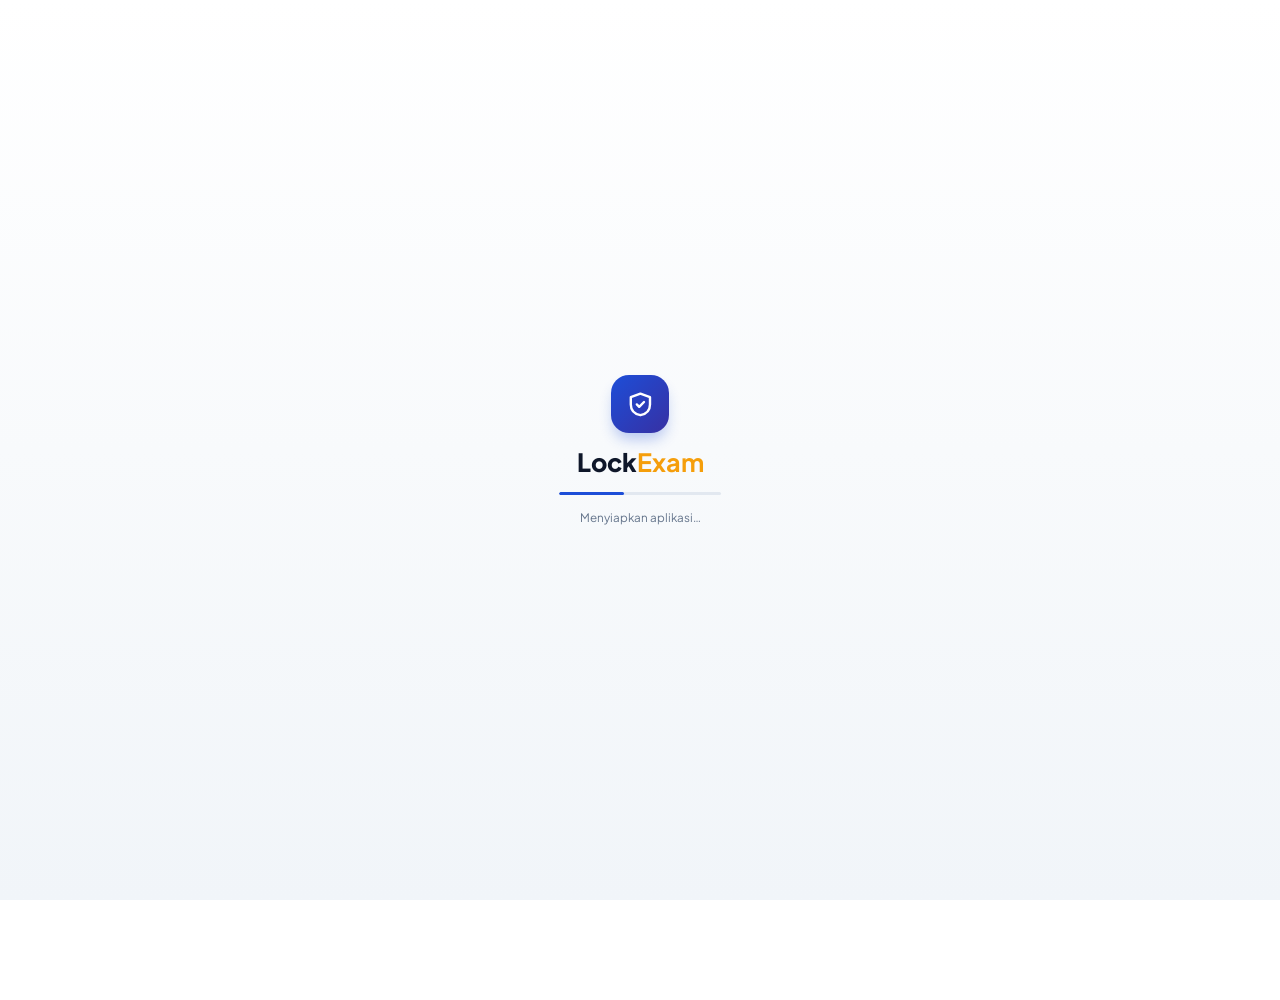
==== lockexam-app/index.html @ f1a94be4 "Add files via upload" ====
<!doctype html>
<html lang="id" translate="no" class="notranslate">
<head>
  <meta charset="utf-8"/>
  <meta name="google" content="notranslate"/>
  <meta http-equiv="Content-Language" content="id"/>
  <meta name="viewport" content="width=device-width,initial-scale=1,viewport-fit=cover"/>
  <meta name="theme-color" content="#ffffff"/>
  <link rel="preconnect" href="https://fonts.googleapis.com"/>
  <link rel="preconnect" href="https://fonts.gstatic.com" crossorigin/>
  <link href="https://fonts.googleapis.com/css2?family=Plus+Jakarta+Sans:wght@400;500;600;700;800&display=swap" rel="stylesheet"/>
  <title>LockExam</title>
  
  <link rel="stylesheet" href="/assets/index-zf8EDn6h.css"/>

  <style>
    :root { --vz: 1; }
    @media (min-width: 1024px) {
      :root { --vz: 0.9; }
      html { zoom: 0.9; }
    }
    body {
      margin: 0;
      font-family: "Plus Jakarta Sans", system-ui, sans-serif;
    }
    .boot {
      min-height: calc(100vh / var(--vz));
      min-height: calc(100dvh / var(--vz));
      display: grid;
      place-content: center;
      justify-items: center;
      gap: 16px;
      background: linear-gradient(to bottom, #fff, #f1f5f9);
      color: #0f172a;
      text-align: center;
    }
    .boot .m {
      display: grid;
      place-items: center;
      width: 64px;
      height: 64px;
      border-radius: 20px;
      background: linear-gradient(135deg, #1d4ed8, #3730a3);
      color: #fff;
      box-shadow: 0 10px 15px -3px rgba(29, 78, 216, 0.3);
      animation: bp 1.6s ease-in-out infinite;
    }
    .boot .l {
      font-size: 28px;
      font-weight: 800;
      line-height: 1.2;
    }
    .boot .l b {
      color: #f59e0b;
    }
    .boot .t {
      width: 180px;
      height: 4px;
      border-radius: 99px;
      background: #e2e8f0;
      overflow: hidden;
    }
    .boot .t i {
      display: block;
      height: 100%;
      width: 40%;
      background: #1d4ed8;
      border-radius: 99px;
      animation: bi 1.2s ease-in-out infinite;
    }
    .boot small {
      color: #64748b;
      font-size: 13px;
    }
    @keyframes bp {
      50% { opacity: 0.6; transform: scale(0.97); }
    }
    @keyframes bi {
      from { transform: translateX(-100%); }
      to { transform: translateX(260%); }
    }
  </style>

  <script>
    // Penanganan error global untuk mencegah layar putih bisu (silent white screen)
    window.addEventListener('error', function(e) {
      console.warn('[LockExam Client Notice]', e.message);
    });

    // Mock Cloudflare Turnstile if offline
    window.turnstile = window.turnstile || {
      render: function(el, options) {
        if (options && typeof options.callback === 'function') {
          setTimeout(function() { options.callback('cf-verified'); }, 300);
        }
        return 1;
      },
      reset: function() {},
      remove: function() {}
    };
  </script>

  <script type="module" crossorigin src="/assets/index-DjVUcdOX.js"></script>
</head>
<body translate="no" class="notranslate">
  <div id="root">
    <div class="boot">
      <div class="m">
        <svg width="32" height="32" viewBox="0 0 24 24" fill="none" stroke="currentColor" stroke-width="2" stroke-linecap="round" stroke-linejoin="round">
          <path d="M12 3 4 6v6c0 5 3.5 8 8 9 4.5-1 8-4 8-9V6z"/>
          <path d="m9 12 2 2 4-4"/>
        </svg>
      </div>
      <div class="l">Lock<b>Exam</b></div>
      <div class="t"><i></i></div>
      <small>Menyiapkan aplikasi…</small>
    </div>
  </div>
</body>
</html>
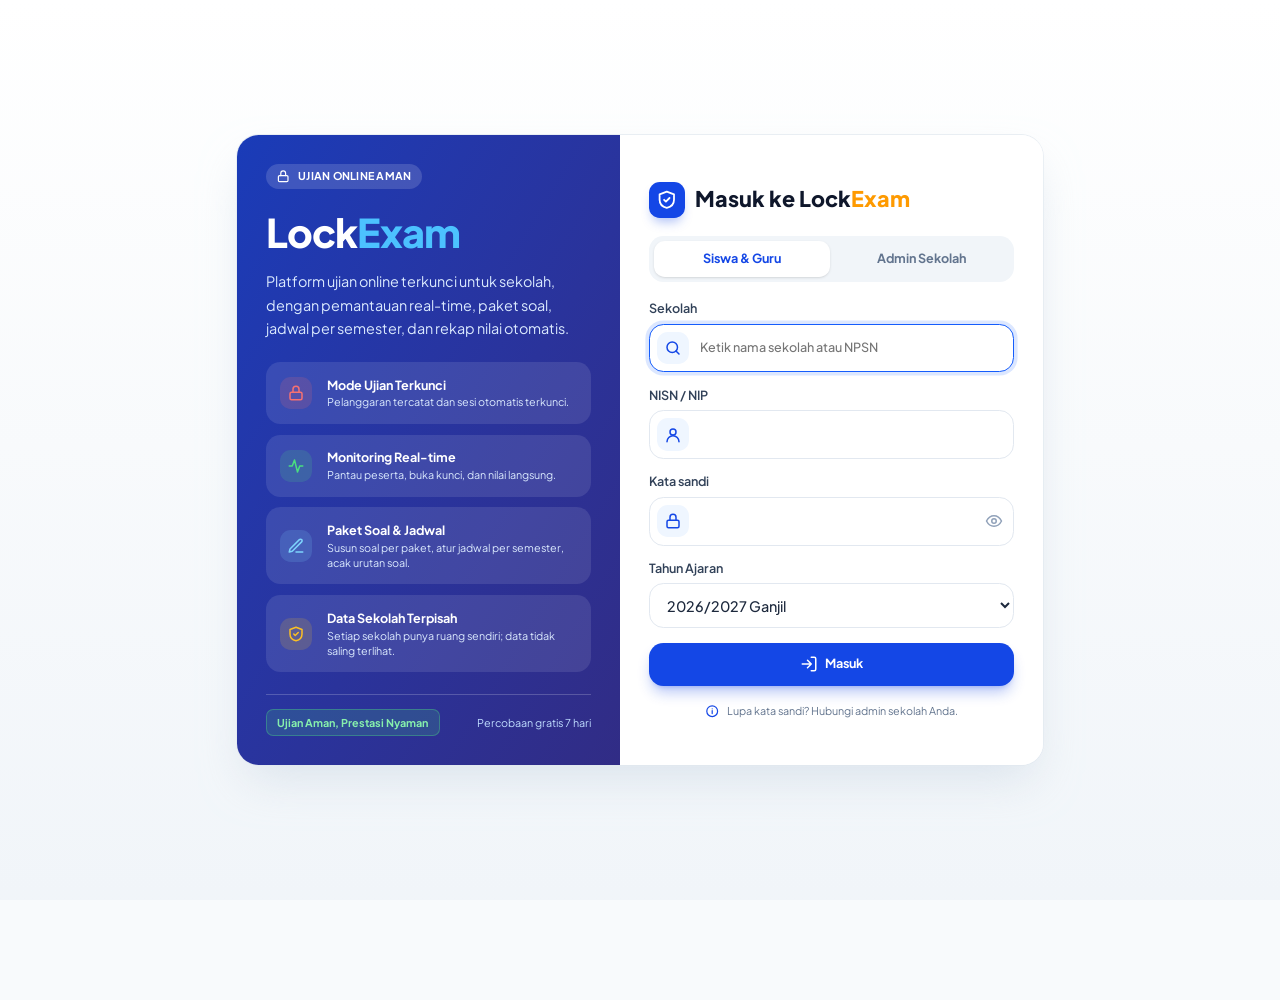
==== commit 590377f8: "Add files via upload" ====
--- a/lockexam-app/index.html
+++ b/lockexam-app/index.html
@@ -10,8 +10,9 @@
   <link rel="preconnect" href="https://fonts.gstatic.com" crossorigin/>
   <link href="https://fonts.googleapis.com/css2?family=Plus+Jakarta+Sans:wght@400;500;600;700;800&display=swap" rel="stylesheet"/>
   <title>LockExam</title>
+  <base href="./">
   
-  <link rel="stylesheet" href="/assets/index-zf8EDn6h.css"/>
+  <link rel="stylesheet" href="assets/index-zf8EDn6h.css"/>
 
   <style>
     :root { --vz: 1; }
@@ -82,6 +83,14 @@
   </style>
 
   <script>
+    // =========================================================================
+    // KONFIGURASI DATABASE SUPABASE CLOUD (OPSIONAL - JIKA PUNYA AKUN SENDIRI)
+    // Jika Anda membuat database sendiri di supabase.com, tempel URL & ANON KEY di sini.
+    // Jika dibiarkan kosong (""), web otomatis memakai database default resmi.
+    // =========================================================================
+    window.LOCKEXAM_SUPABASE_URL = ""; // Contoh: "https://abcdefghijkl.supabase.co"
+    window.LOCKEXAM_SUPABASE_KEY = ""; // Contoh: "eyJhbGciOi..."
+
     // Penanganan error global untuk mencegah layar putih bisu (silent white screen)
     window.addEventListener('error', function(e) {
       console.warn('[LockExam Client Notice]', e.message);
@@ -100,7 +109,7 @@
     };
   </script>
 
-  <script type="module" crossorigin src="/assets/index-DjVUcdOX.js"></script>
+  <script type="module" crossorigin src="assets/index-DjVUcdOX.js"></script>
 </head>
 <body translate="no" class="notranslate">
   <div id="root">
--- a/lockexam-app/assets/index-zf8EDn6h.css
+++ b/lockexam-app/assets/index-zf8EDn6h.css
@@ -0,0 +1 @@
+:root{--b1:#0147ac;--b2:#001455;--b3:#1b63d4;--g:linear-gradient(180deg,#0147ac,#001455);--ink:#0f1f3d;--tx:#334155;--mut:#64748b;--line:#e3e9f4;--bg:#f1f5fb;--gold:#f5b400;--ok:#16a34a;--bad:#dc2626;--vio:#7c3aed;--r:16px;--sh:0 1px 2px rgba(15,31,61,.04),0 8px 24px rgba(1,71,172,.07);--shh:0 2px 4px rgba(15,31,61,.05),0 14px 32px rgba(1,71,172,.13)}*{box-sizing:border-box;margin:0}html{-webkit-text-size-adjust:100%}body{font-family:Plus Jakarta Sans,Inter,system-ui,-apple-system,Segoe UI,sans-serif;background:var(--bg);color:var(--ink);font-size:14px;line-height:1.5;-webkit-font-smoothing:antialiased}h1,h2,h3{line-height:1.2}h3{font-size:16px;font-weight:700}button{font:inherit}:focus-visible{outline:2px solid var(--b3);outline-offset:2px}svg{max-width:100%;height:auto}b{font-weight:700}label{display:grid;gap:5px;font-size:12px;font-weight:500;color:var(--mut);text-align:left}input,select,textarea{padding:10px 12px;border:1px solid var(--line);border-radius:12px;font:inherit;color:var(--ink);background:#fff;transition:border-color .15s,box-shadow .15s}input:focus,select:focus,textarea:focus{outline:0;border-color:var(--b3);box-shadow:0 0 0 3px #1b63d426}select,textarea{width:100%}input:not([type=checkbox]):not([type=radio]):not([type=file]),select{min-height:42px}select{appearance:none;-webkit-appearance:none;-moz-appearance:none;padding-right:38px;cursor:pointer;text-overflow:ellipsis;background:#fff url("data:image/svg+xml,%3Csvg xmlns='http://www.w3.org/2000/svg' width='16' height='16' viewBox='0 0 24 24' fill='none' stroke='%2364748b' stroke-width='2.4' stroke-linecap='round' stroke-linejoin='round'%3E%3Cpath d='m6 9 6 6 6-6'/%3E%3C/svg%3E") no-repeat right 12px center/16px}select:hover:not(:disabled){border-color:#b9c9e6}select:disabled{background-color:#f3f6fb;color:var(--mut);cursor:not-allowed}.bar select{width:auto;min-width:210px;max-width:100%}input[type=checkbox]{padding:0;accent-color:var(--b1)}.pw{position:relative;display:block}.pw input{width:100%;padding-right:44px}.pw button{position:absolute;right:6px;top:50%;transform:translateY(-50%);border:0;background:none;color:var(--mut);padding:6px;cursor:pointer;display:grid;border-radius:8px}.pw button:hover{color:var(--b1)}.chk{display:flex;gap:8px;align-items:center;flex-direction:row}.form{max-width:560px;display:grid;gap:12px}.two{display:grid;grid-template-columns:1fr 1fr;gap:10px}.three{display:grid;grid-template-columns:repeat(3,1fr);gap:10px}.seg{display:flex;gap:8px;flex-wrap:wrap}.seg button{flex:1;min-width:150px;text-align:left;display:grid;gap:2px;padding:10px 12px;border:1px solid var(--line);border-radius:12px;background:#fff;color:var(--ink);cursor:pointer;font-size:13px;font-weight:700;transition:.15s}.seg button small{font-weight:500;color:var(--mut);font-size:12px}.seg button:hover{border-color:var(--b3)}.seg button.on{border-color:var(--b1);background:#eaf1fd;box-shadow:0 0 0 2px #0147ac26}.fld>b{font-size:12px;color:var(--mut);font-weight:500;display:block;margin-bottom:5px}.hint{font-size:12px;color:var(--mut);margin-top:5px}.hint.warn{color:#b45309}.btn,.q{display:inline-flex;align-items:center;justify-content:center;gap:8px;cursor:pointer;transition:background .15s,transform .1s,box-shadow .15s,border-color .15s;text-decoration:none}.btn{background:var(--b1);color:#fff;border:0;border-radius:99px;padding:11px 22px;font-weight:700;box-shadow:0 6px 14px #0147ac40}.btn:active,.q:active{transform:scale(.98)}.btn.gold{background:var(--gold);color:var(--b2);box-shadow:0 6px 14px #f5b40059}.btn.gold:hover{background:#ffc41f}.btn:disabled,.q:disabled{opacity:.55;cursor:not-allowed;box-shadow:none}.q{background:#fff;border:1px solid var(--line);padding:8px 14px;border-radius:12px;font-size:13px;font-weight:600;color:var(--ink)}.q:hover{border-color:var(--b3);color:var(--b1)}.q.p{background:var(--b2);color:#fff;border-color:var(--b2)}.q.p:hover{background:var(--b1);color:#fff}.ib{display:grid;place-items:center;width:40px;height:40px;border:0;border-radius:12px;background:transparent;color:var(--tx);cursor:pointer}.ib:hover{background:#eaf1fd;color:var(--b1)}.err,.ok{display:flex;gap:8px;align-items:flex-start;border-radius:12px;padding:10px 12px;font-size:13px;margin:6px 0;text-align:left}.err{background:#fef2f2;color:#b91c1c;border:1px solid #fecaca}.ok{background:#f0fdf4;color:#15803d;border:1px solid #bbf7d0}.note{color:var(--mut);font-size:12px;margin-top:8px}.card{background:#fff;border:1px solid var(--line);border-radius:var(--r);padding:18px;box-shadow:var(--sh)}.card h3 small{font-weight:500;color:var(--mut)}.bar{display:flex;gap:8px;flex-wrap:wrap;align-items:center;margin-bottom:12px}.bar h3{margin-right:auto}.bar input{width:180px}.bar input[type=checkbox]{width:auto}.scroll{overflow-x:auto;border-radius:12px}table{width:100%;border-collapse:collapse;font-size:13px}th,td{padding:11px 12px;border-bottom:1px solid var(--line);text-align:left;white-space:nowrap}th{color:var(--mut);font-weight:600;font-size:12px;background:#f8fafd;position:sticky;top:0}tbody tr:hover td{background:#f8fafd}.ac a{color:var(--b1);cursor:pointer;margin-right:14px;font-weight:600}.ac a:hover{text-decoration:underline}td.empty{padding:0;white-space:normal}.empty{text-align:center;color:var(--mut);padding:24px}.imp{background:#f4f8ff;border:1px solid #dbe7fb;border-radius:12px;padding:12px;margin-bottom:12px;display:grid;gap:8px;justify-items:start}.chips{display:flex;flex-wrap:wrap;gap:6px;margin-top:6px}.chip{border:1px solid var(--line);background:#fff;border-radius:99px;padding:5px 13px;font-size:13px;cursor:pointer;color:var(--ink);transition:.15s}.chip:hover{border-color:var(--b3)}.chip.on{background:var(--b1);color:#fff;border-color:var(--b1)}.st{display:inline-block;font-size:12px;font-weight:600;padding:2px 10px;border-radius:99px;background:#e3e9f4;color:var(--tx)}.st-berlangsung{background:#dbeafe;color:#1d4ed8}.st-selesai{background:#dcfce7;color:#15803d}.st-terkunci{background:#fee2e2;color:#b91c1c}.modal{position:fixed;top:0;right:0;bottom:0;left:0;z-index:300;background:#0014558c;-webkit-backdrop-filter:blur(3px);backdrop-filter:blur(3px);display:flex;align-items:center;justify-content:center;padding:16px;animation:fade .15s}.mdl{background:#fff;border-radius:var(--r);width:min(420px,100%);max-height:calc(calc(100vh / var(--vz)) - 32px);max-height:calc(calc(100dvh / var(--vz)) - 32px);display:flex;flex-direction:column;overflow:hidden;box-shadow:var(--shh);animation:pop .18s ease-out}.mdl.big{width:min(640px,100%)}.mdh{display:flex;align-items:center;justify-content:space-between;gap:12px;padding:14px 14px 12px 20px;border-bottom:1px solid var(--line);flex:none}.mdh h3{font-size:17px}.mdb{padding:16px 20px;overflow-y:auto;display:grid;gap:14px;align-content:start;overscroll-behavior:contain;flex:1;min-height:0}.mdf{display:flex;gap:8px;justify-content:flex-end;flex-wrap:wrap;padding:12px 20px;border-top:1px solid var(--line);background:#f8fafd;flex:none}.mdb .err{margin:0}.modal .card{width:min(420px,100%);display:grid;gap:12px;max-height:calc(90vh / var(--vz));overflow:auto;animation:pop .18s ease-out}.card.big{width:min(640px,100%)!important}.center{min-height:calc(100vh / var(--vz));min-height:calc(100dvh / var(--vz));display:grid;place-items:center;padding:16px}.auth{min-height:calc(100vh / var(--vz));min-height:calc(100dvh / var(--vz));display:grid;grid-template-columns:1.05fr 1fr}.auth-art{position:relative;overflow:hidden;background:linear-gradient(160deg,#0147ac,#001455);color:#fff;padding:56px;display:flex;flex-direction:column;justify-content:center;gap:16px}.auth-art:before{content:"";position:absolute;top:0;right:0;bottom:0;left:0;background:radial-gradient(circle at 85% 12%,rgba(245,180,0,.28),transparent 42%),radial-gradient(circle at 10% 95%,rgba(42,120,224,.5),transparent 45%)}.auth-art>*{position:relative}.art-ring{position:absolute!important;right:-120px;top:-120px;width:380px;height:380px;border-radius:50%;border:1px solid rgba(255,255,255,.16);box-shadow:0 0 0 50px #ffffff0a,0 0 0 100px #ffffff08}.auth-art h2{font-size:48px;font-weight:800}.auth-art b,.auth-brand b,.banner b,.lockname b,.lg-logo b{color:var(--gold)}.tag{font-size:20px;font-weight:700;max-width:440px}.gd{color:var(--gold)}.sub{opacity:.85;max-width:430px}.bl{width:60px;height:60px;border-radius:18px;background:linear-gradient(135deg,var(--b1),var(--b3));color:#fff;display:grid;place-items:center;box-shadow:0 8px 20px #0147ac4d}.bl.big{width:88px;height:88px;border-radius:26px;background:#ffffff1f;border:1px solid rgba(255,255,255,.25);-webkit-backdrop-filter:blur(8px);backdrop-filter:blur(8px)}.pills{display:flex;gap:8px;flex-wrap:wrap;margin-top:12px}.pill{display:inline-flex;gap:6px;align-items:center;background:#ffffff1f;border:1px solid rgba(255,255,255,.2);-webkit-backdrop-filter:blur(6px);backdrop-filter:blur(6px);border-radius:99px;padding:5px 12px;font-size:12px;font-weight:600;color:#fff}.auth-form{display:grid;place-items:center;padding:24px;background:#fff}.auth-card{width:min(380px,100%);display:grid;gap:14px}.auth-brand{display:grid;justify-items:center;text-align:center;gap:6px;margin-bottom:6px}.auth-brand h2{font-size:30px;font-weight:800}.auth-brand p{color:var(--mut)}.auth-card .btn{width:100%;padding:13px}.auth-card .q{width:100%}.auth-card .note{text-align:center}@media (max-width:860px){.auth{grid-template-columns:1fr}.auth-art{display:none}.auth-form{background:var(--g);min-height:calc(100vh / var(--vz));min-height:calc(100dvh / var(--vz))}.auth-card{background:#fff;padding:28px 24px;border-radius:22px;box-shadow:var(--shh)}}.app{min-height:calc(100vh / var(--vz));min-height:calc(100dvh / var(--vz))}.side{position:fixed;inset:0 auto 0 0;width:248px;background:var(--g);color:#fff;padding:18px 12px;overflow-y:auto;overflow-x:hidden;scrollbar-width:none;-ms-overflow-style:none;overscroll-behavior:contain;display:flex;flex-direction:column;gap:4px;z-index:30;transition:width .2s}.brand{text-align:center;font-weight:700;font-size:13px;display:grid;gap:8px;justify-items:center;padding:4px 4px 0}.brand img{border-radius:50%;object-fit:contain}.brand .bl{background:#ffffff1f;border:1px solid rgba(255,255,255,.2)}.lockname{display:flex;align-items:center;justify-content:center;gap:8px;font-size:22px;font-weight:800;margin:12px 0 10px;color:#fff}.side nav{flex:1}.grp{font-size:11px;letter-spacing:.08em;text-transform:uppercase;color:#8fb0ee;padding:14px 14px 6px;font-weight:600}.side nav button,.bnav button{display:flex;align-items:center;gap:12px;width:100%;padding:11px 14px;border:0;border-radius:12px;background:transparent;color:#dbe7ff;cursor:pointer;font-size:14px;font-weight:500;text-align:left;transition:background .15s}.side nav button:hover{background:#ffffff17;color:#fff}.side nav button.on{background:var(--b3);color:#fff;font-weight:700;box-shadow:0 6px 16px #0003}.sidefoot{margin-top:10px;padding:12px 14px;border-radius:14px;background:#ffffff14;display:grid;gap:2px}.sidefoot small{color:#9db9ee;font-size:11px}main{margin-left:248px;min-height:calc(100vh / var(--vz));min-height:calc(100dvh / var(--vz));display:flex;flex-direction:column;transition:margin .2s}.app.col .side{width:76px;padding-inline:10px}.app.col main{margin-left:76px}.app.col .lbl{display:none}.app.col .side nav button{justify-content:center;padding:12px 0}.app.col .brand,.app.col .lockname{justify-content:center}.app.col .brand .bl,.app.col .brand img{width:44px;height:44px}main>header{position:sticky;top:0;z-index:20;display:flex;align-items:center;gap:14px;padding:calc(12px + env(safe-area-inset-top,0px)) 24px 12px;background:#ffffffdb;-webkit-backdrop-filter:saturate(1.4) blur(12px);backdrop-filter:saturate(1.4) blur(12px);border-bottom:1px solid var(--line)}.hid{flex:1;min-width:0}.hid h1{font-size:18px;font-weight:800;white-space:nowrap;overflow:hidden;text-overflow:ellipsis}.hid p{font-size:12px;color:var(--mut);white-space:nowrap;overflow:hidden;text-overflow:ellipsis}.usr{display:flex;gap:10px;align-items:center;flex:none}.meta{display:grid;line-height:1.25;text-align:right}.meta b{font-size:13px}.meta small{color:var(--mut);font-size:12px}.av{width:38px;height:38px;border-radius:50%;background:linear-gradient(135deg,var(--b1),var(--b3));color:#fff;display:grid;place-items:center;font-weight:700}.wrap{padding:22px 24px;flex:1}.page{display:grid;gap:16px;align-content:start;animation:rise .28s ease-out backwards}footer{display:flex;justify-content:space-between;gap:12px;flex-wrap:wrap;background:linear-gradient(90deg,#0147ac,#001455);color:#e6eeff;font-size:12px;padding:14px 24px}.fr{color:var(--gold);font-style:italic}.bnav,.sheetbg{display:none}.banner{position:relative;overflow:hidden;border-radius:20px;background:linear-gradient(110deg,#001455,#0147ac 60%,#2a78e0);color:#fff;padding:26px 30px;display:flex;align-items:center;justify-content:space-between;gap:24px;box-shadow:var(--shh)}.banner:after{content:"";position:absolute;top:0;right:0;bottom:0;left:0;background:radial-gradient(circle at 88% 15%,rgba(245,180,0,.3),transparent 38%);pointer-events:none}.banner>*{position:relative;z-index:1}.banner h2{font-size:34px;font-weight:800}.banner .tag{font-size:17px;margin:3px 0 2px}.banner .sub{font-size:13px;margin-bottom:14px;max-width:560px}.bact{display:flex;gap:10px 14px;align-items:center;flex-wrap:wrap}.bact .btn{padding:9px 18px;font-size:13px}.bact .pills{margin:0}.bact .pill{padding:4px 10px;font-size:11.5px}.art{flex:none;display:grid;place-items:center}.examart{display:block;width:220px;height:auto;filter:drop-shadow(0 8px 18px rgba(0,20,85,.35))}.stats{display:grid;grid-template-columns:repeat(4,1fr);gap:14px}.stc{display:flex;align-items:center;gap:14px;cursor:pointer;transition:transform .15s,box-shadow .15s}.stc:hover{transform:translateY(-2px);box-shadow:var(--shh)}.stc .ico{width:48px;height:48px;border-radius:50%;display:grid;place-items:center;color:#fff;flex:none}.stc b{font-size:28px;font-weight:800;display:block;line-height:1.1;font-variant-numeric:tabular-nums}.stc span{color:var(--mut);font-size:13px}.spark{margin-left:auto;width:84px;height:34px;flex:none}.stc.plain{display:block;cursor:default}.stc.plain:hover{transform:none;box-shadow:var(--sh)}.row{display:grid;grid-template-columns:1.6fr 1fr 1.2fr;gap:14px}.lg{display:flex;gap:14px;font-size:12px;color:var(--mut);margin:4px 0 8px}.dot{display:inline-block;width:9px;height:9px;border-radius:50%;margin-right:6px}.chart{position:relative}.tip{position:absolute;top:4px;max-width:calc(100% - 8px);transform:translate(-50%);background:var(--ink);color:#fff;border-radius:10px;padding:8px 10px;font-size:12px;display:grid;gap:2px;pointer-events:none;white-space:nowrap;box-shadow:var(--shh)}.don{display:flex;gap:16px;align-items:center;justify-content:center;flex-wrap:wrap;padding-top:8px}.legend{display:grid;gap:8px;font-size:13px}.quick{display:flex;gap:10px;align-items:center;flex-wrap:wrap}.act{display:flex;gap:12px;align-items:center;padding:11px 0;border-bottom:1px solid var(--line);font-size:13px;font-weight:600}.act:last-child{border:0}.act>span{margin-left:auto;font-size:12px;color:var(--mut);font-weight:500;text-align:right}.act>i{width:30px;height:30px;border-radius:50%;display:grid;place-items:center;color:#fff;flex:none}.act small{display:block;color:var(--mut);font-size:12px;font-weight:400}.topbar{position:fixed;top:0;left:0;right:0;height:3px;z-index:200;background:linear-gradient(90deg,var(--gold),#ffd45e);transform-origin:left;transform:scaleX(0);opacity:0;transition:transform .25s ease,opacity .25s;box-shadow:0 0 8px #f5b400b3;pointer-events:none}.topbar.on{opacity:1}.slow{position:fixed;right:16px;bottom:16px;z-index:200;display:flex;gap:10px;align-items:center;background:var(--ink);color:#fff;padding:10px 16px;border-radius:99px;font-size:13px;box-shadow:var(--shh);animation:rise .2s}.spin{display:inline-block;width:14px;height:14px;border:2px solid currentColor;border-right-color:transparent;border-radius:50%;animation:rot .7s linear infinite;flex:none}.sk{display:block;border-radius:8px;background:linear-gradient(90deg,#e8eef8 25%,#f6f9fe 37%,#e8eef8 63%);background-size:400% 100%;animation:sh 1.4s ease infinite}.skr td{padding:14px 12px}.splash{min-height:calc(100vh / var(--vz));min-height:calc(100dvh / var(--vz));display:grid;place-content:center;justify-items:center;gap:16px;background:var(--g);color:#fff;text-align:center;padding:24px}.lg-logo{font-size:38px;font-weight:800;animation:pulse 1.6s ease-in-out infinite}.ind{width:210px;height:4px;border-radius:99px;background:#fff3;overflow:hidden}.ind i{display:block;height:100%;width:40%;background:var(--gold);border-radius:99px;animation:ind 1.2s ease-in-out infinite}.splash small{opacity:.85}.splash .q{margin-top:6px}.pbar{display:grid;gap:8px;width:100%}.pbl{display:flex;justify-content:space-between;gap:10px;flex-wrap:wrap;font-size:13px}.pbl span{color:var(--mut)}.trk{height:10px;border-radius:99px;background:#dbe4f3;overflow:hidden}.fil{height:100%;border-radius:99px;background:linear-gradient(90deg,var(--b1),#2a78e0);transition:width .3s ease}.fil.busy{background-image:linear-gradient(45deg,rgba(255,255,255,.25) 25%,transparent 25%,transparent 50%,rgba(255,255,255,.25) 50%,rgba(255,255,255,.25) 75%,transparent 75%),linear-gradient(90deg,var(--b1),#2a78e0);background-size:20px 20px,100% 100%;animation:stripe 1s linear infinite}.emp{display:grid;justify-items:center;gap:6px;padding:36px 16px;color:var(--mut);text-align:center}.emp b{color:var(--ink);font-size:15px}.eic{width:56px;height:56px;border-radius:50%;background:#eaf1fd;color:var(--b1);display:grid;place-items:center;margin-bottom:4px}.eic.bad{background:#fef2f2;color:var(--bad)}.emp .q{margin-top:8px}.stu{min-height:calc(100vh / var(--vz));min-height:calc(100dvh / var(--vz))}.stuhead{position:relative;display:flex;justify-content:space-between;align-items:center;gap:12px;padding:calc(22px + env(safe-area-inset-top,0px)) 24px 56px;background:linear-gradient(110deg,#001455,#0147ac 65%,#2a78e0);color:#fff}.stuhead>div{min-width:0}.stuhead .q{flex:none}.stuhead small{opacity:.8;display:block}.stuhead h1{font-size:22px;font-weight:800;overflow-wrap:anywhere}.stubody{position:relative;z-index:1;max-width:760px;margin:-34px auto 0;padding:0 16px calc(32px + env(safe-area-inset-bottom,0px))}.stubody .card{min-width:0}.stu .act>div{min-width:0;overflow-wrap:anywhere}.stu .act>span{flex:none}@media (max-width:480px){.stu .act{flex-wrap:wrap}.stu .act>span{margin-left:0;text-align:left}}.ex{min-height:calc(100vh / var(--vz));min-height:calc(100dvh / var(--vz));display:flex;flex-direction:column;background:#f4f7fc;user-select:none;-webkit-user-select:none;-webkit-touch-callout:none}.ex-top{position:sticky;top:0;z-index:40;display:flex;align-items:center;gap:14px;padding:calc(10px + env(safe-area-inset-top,0px)) 24px 10px;background:#fffffff0;-webkit-backdrop-filter:saturate(1.4) blur(12px);backdrop-filter:saturate(1.4) blur(12px);border-bottom:1px solid var(--line)}.ex-brand{display:flex;align-items:center;gap:12px;min-width:0;flex:1}.ex-brand img{border-radius:10px;object-fit:contain;flex:none}.ex-mark{width:36px;height:36px;border-radius:11px;background:var(--g);color:#fff;display:grid;place-items:center;flex:none}.ex-title{min-width:0}.ex-title b{display:block;font-size:15px;font-weight:800;color:var(--ink);white-space:nowrap;overflow:hidden;text-overflow:ellipsis}.ex-title small{display:block;font-size:12px;color:var(--mut);white-space:nowrap;overflow:hidden;text-overflow:ellipsis}.ex-r{display:flex;align-items:center;gap:10px;flex:none}.ex-viol{display:inline-flex;align-items:center;gap:6px;font-size:12px;font-weight:700;color:var(--tx);background:#f1f5fb;border:1px solid var(--line);padding:6px 12px;border-radius:99px;white-space:nowrap}.ex-viol.has{background:#fff7ed;border-color:#fed7aa;color:#c2410c}.ex-timer{display:inline-flex;align-items:center;gap:7px;font-size:17px;font-weight:800;font-variant-numeric:tabular-nums;color:#fff;background:var(--b2);padding:6px 14px;border-radius:99px;box-shadow:0 4px 12px #00145538;white-space:nowrap}.ex-timer.warn{background:#b45309}.ex-timer.crit{background:var(--bad);animation:pulse 1s ease-in-out infinite}.ex-prog{position:absolute;left:0;right:0;bottom:-1px;height:3px;overflow:hidden}.ex-prog i{display:block;height:100%;background:linear-gradient(90deg,var(--b1),var(--gold));border-radius:0 3px 3px 0;transition:width .3s ease}.ex-body{flex:1;width:100%;max-width:1120px;margin:0 auto;padding:22px 20px calc(24px + env(safe-area-inset-bottom,0px));display:grid;grid-template-columns:minmax(0,1fr) 300px;gap:18px;align-items:start}.ex-body>*{min-width:0}.ex-q,.ex-sc{background:#fff;border:1px solid var(--line);border-radius:18px;box-shadow:var(--sh)}.ex-q{padding:24px 26px}.ex-qh{display:flex;align-items:center;justify-content:space-between;gap:10px;margin-bottom:16px;padding-bottom:14px;border-bottom:1px solid var(--line)}.ex-no{font-size:13px;font-weight:800;color:var(--b1);background:#eaf1fd;padding:5px 14px;border-radius:99px}.ex-badge{display:inline-flex;gap:6px;align-items:center;font-size:12px;font-weight:700;color:var(--mut)}.ex-badge.ok{color:var(--ok)}.tanya{font-size:17px;line-height:1.65;margin:0 0 20px;color:var(--ink);overflow-wrap:anywhere}.ex-opts{display:grid;gap:10px}.opt{display:flex;gap:14px;align-items:flex-start;width:100%;text-align:left;padding:13px 16px;border:1.5px solid var(--line);border-radius:14px;background:#fff;font:inherit;font-size:15px;line-height:1.55;color:var(--ink);cursor:pointer;transition:border-color .15s,background .15s,box-shadow .15s}.opt>b{flex:none;width:34px;height:34px;border-radius:50%;display:grid;place-items:center;background:#eef2f9;color:var(--tx);font-size:14px;transition:background .15s,color .15s}.opt:hover{border-color:var(--b3);background:#f8fbff}.opt.on{border-color:var(--b1);background:#eaf1fd;box-shadow:0 0 0 3px #0147ac1f}.opt.on>b{background:var(--b1);color:#fff}.optx{flex:1;min-width:0;align-self:center;overflow-wrap:anywhere}.optx .qimg{max-height:150px}.ex-nav{display:flex;justify-content:space-between;gap:10px;margin-top:22px;padding-top:16px;border-top:1px solid var(--line)}.ex-nav .btn,.ex-nav .q{min-height:44px;padding-inline:20px}.ex-sc{position:sticky;top:84px;padding:18px;display:grid;gap:14px}.ex-sc h4{font-size:14px;font-weight:800}.ex-stat{display:grid;grid-template-columns:1fr 1fr;gap:8px}.ex-stat span{display:grid;padding:8px 12px;border:1px solid var(--line);border-radius:12px;background:#f8fafd;font-size:12px;color:var(--mut)}.ex-stat b{font-size:20px;line-height:1.2;color:var(--ink)}.qgrid{display:grid;grid-template-columns:repeat(auto-fill,minmax(40px,1fr));gap:6px;max-height:300px;overflow:auto;padding:2px}.qn{height:40px;border:1.5px solid var(--line);border-radius:10px;background:#fff;color:var(--tx);font-size:13px;font-weight:700;cursor:pointer;transition:border-color .12s,background .12s}.qn:hover{border-color:var(--b3)}.qn.done{background:#dcfce7;border-color:#86efac;color:#166534}.qn.cur{background:var(--b1);border-color:var(--b1);color:#fff;box-shadow:0 0 0 3px #0147ac33}.ex-leg{display:flex;flex-wrap:wrap;gap:6px 14px;font-size:11.5px;color:var(--mut)}.ex-leg span{display:inline-flex;gap:6px;align-items:center}.ex-leg i{width:12px;height:12px;border-radius:4px;border:1.5px solid var(--line);background:#fff}.ex-leg i.d{background:#dcfce7;border-color:#86efac}.ex-leg i.c{background:var(--b1);border-color:var(--b1)}.ex-fin{width:100%;min-height:44px}.ex-center{flex:1;display:grid;place-items:center;padding:24px 16px calc(24px + env(safe-area-inset-bottom,0px))}.ex-card{width:min(560px,100%);display:grid;gap:18px;padding:28px;background:#fff;border:1px solid var(--line);border-radius:20px;box-shadow:var(--shh)}.ex-card h4{font-size:12px;font-weight:800;letter-spacing:.06em;text-transform:uppercase;color:var(--mut);margin-bottom:10px}.ex-gh{display:flex;gap:14px;align-items:center}.ex-gh small{display:block;margin-bottom:2px;font-size:12px;font-weight:600;color:var(--mut)}.ex-gh h2,.ex-msg h2{font-size:21px;font-weight:800;overflow-wrap:anywhere}.ex-gi{width:52px;height:52px;border-radius:16px;background:var(--g);color:#fff;display:grid;place-items:center;flex:none;box-shadow:0 8px 20px #0147ac47}.ex-gi.bad{background:linear-gradient(135deg,#dc2626,#991b1b);box-shadow:0 8px 20px #dc262647}.ex-gi.good{background:linear-gradient(135deg,#16a34a,#166534);box-shadow:0 8px 20px #16a34a47}.ex-who{display:flex;gap:12px;align-items:center;padding:10px 14px;border-radius:14px;background:#f4f8ff;border:1px solid #dbe7fb;font-size:13px}.ex-who small{display:block;color:var(--mut);font-size:12px}.ex-facts{display:grid;grid-template-columns:repeat(3,1fr);gap:10px}.ex-facts div{display:grid;justify-items:center;gap:2px;padding:12px 8px;text-align:center;border:1px solid var(--line);border-radius:14px;background:#f8fafd;color:var(--b1)}.ex-facts b{font-size:15px;color:var(--ink)}.ex-facts small{font-size:11.5px;color:var(--mut)}.ex-rules{list-style:none;padding:0;display:grid;gap:9px;font-size:13px;line-height:1.55;color:var(--tx)}.ex-rules li{display:flex;gap:10px;align-items:flex-start}.ex-rules svg{flex:none;margin-top:2px;color:var(--b1)}.ex-act{display:flex;gap:10px;justify-content:flex-end;flex-wrap:wrap}.ex-act .btn,.ex-act .q{min-height:44px}.ex-msg{display:grid;justify-items:center;gap:12px;text-align:center}.ex-msg p{color:var(--tx)}.ex-msg .btn{margin-top:4px}.pm{position:relative}.pm-btn{display:flex;align-items:center;gap:10px;padding:3px 10px 3px 3px;border:1px solid var(--line);border-radius:99px;background:#fff;color:var(--ink);cursor:pointer;transition:border-color .15s,box-shadow .15s}.pm-btn:hover,.pm-btn[aria-expanded=true]{border-color:var(--b3);box-shadow:0 0 0 3px #1b63d41f}.pm-btn .av{width:34px;height:34px;font-size:14px}.pm-meta{display:grid;max-width:150px;line-height:1.2;text-align:left}.pm-meta b{font-size:13px;white-space:nowrap;overflow:hidden;text-overflow:ellipsis}.pm-meta small{font-size:11px;color:var(--mut)}.pm-btn>svg{color:var(--mut);transition:transform .15s}.pm-btn[aria-expanded=true]>svg{transform:rotate(180deg)}.pm-menu{color:var(--ink);text-align:left;font-weight:400;position:absolute;right:0;top:calc(100% + 8px);z-index:60;width:272px;padding:8px;background:#fff;border:1px solid var(--line);border-radius:16px;box-shadow:var(--shh);transform-origin:top right;animation:pop .14s ease-out}.pm-head{display:flex;gap:12px;align-items:center;padding:8px 10px 12px;margin-bottom:6px;border-bottom:1px solid var(--line)}.pm-head>div{min-width:0;display:grid;gap:2px;line-height:1.3}.pm-head b{display:block;font-size:14px;font-weight:700;color:var(--ink);overflow-wrap:anywhere}.pm-head small{display:block;opacity:1;font-size:12px;color:var(--mut)}.pm-head .av{width:44px;height:44px;flex:none;font-size:18px;line-height:1;color:#fff;opacity:1;background:linear-gradient(135deg,var(--b1),var(--b3))}.pm-menu>button{display:flex;gap:12px;align-items:center;width:100%;padding:10px 12px;border:0;border-radius:10px;background:transparent;color:var(--ink);font-size:14px;font-weight:600;text-align:left;cursor:pointer}.pm-menu>button:hover{background:#eaf1fd;color:var(--b1)}.pm-menu>button.danger{color:#b91c1c}.pm-menu>button.danger:hover{background:#fef2f2;color:#b91c1c}.btn.danger{background:var(--bad);box-shadow:0 6px 14px #dc262640}.btn.danger:hover{background:#b91c1c}.pwform{display:grid;gap:12px}.pwm{display:grid;grid-template-columns:repeat(3,1fr);gap:4px}.pwm i{height:5px;border-radius:99px;background:#e3e9f4}.pwm.s1 i:nth-child(1){background:var(--bad)}.pwm.s2 i:nth-child(-n+2){background:#f59e0b}.pwm.s3 i{background:var(--ok)}.pwl{font-size:12px;color:var(--mut);margin-top:-6px}.qimg{display:inline-block;max-width:100%;max-height:320px;border-radius:8px;vertical-align:middle;margin:4px 2px}.rf{display:grid;gap:4px}.rfbar{display:flex;gap:10px;align-items:center;flex-wrap:wrap}.rfbar .q{display:inline-flex;gap:6px;align-items:center;font-size:12px;padding:5px 10px;color:var(--ink)}.rfprev{background:#f1f5fb;border-radius:8px;padding:8px;font-size:14px}.ex .qimg{pointer-events:none;-webkit-user-select:none;user-select:none;-webkit-user-drag:none}@keyframes rise{0%{opacity:0;transform:translateY(8px)}to{opacity:1;transform:none}}@keyframes fade{0%{opacity:0}to{opacity:1}}@keyframes pop{0%{opacity:0;transform:scale(.96)}to{opacity:1;transform:none}}@keyframes rot{to{transform:rotate(360deg)}}@keyframes sh{0%{background-position:100% 50%}to{background-position:0 50%}}@keyframes pulse{50%{opacity:.6;transform:scale(.97)}}@keyframes ind{0%{transform:translate(-100%)}to{transform:translate(260%)}}@keyframes stripe{to{background-position:20px 0,0 0}}@media (max-width:1100px){.row{grid-template-columns:1fr 1fr}.row>.card:first-child{grid-column:1/-1}}@media (max-width:900px){.side{display:none}main,.app.col main{margin-left:0;padding-bottom:92px}.hb,.meta{display:none}main>header{padding:calc(10px + env(safe-area-inset-top,0px)) 14px 10px}.wrap{padding:14px}.stats{grid-template-columns:1fr 1fr}.row{grid-template-columns:1fr}footer{padding:12px 14px}.banner{padding:25px 18px}.banner h2{font-size:28px}.banner .tag{font-size:15px}.art{display:none}.bnav{display:flex;position:fixed;left:10px;right:10px;bottom:calc(10px + env(safe-area-inset-bottom,0px));background:#001455e6;-webkit-backdrop-filter:blur(14px);backdrop-filter:blur(14px);border-radius:22px;padding:6px;justify-content:space-around;z-index:40;box-shadow:0 10px 30px #00145559}.bnav button{flex-direction:column;justify-content:center;gap:3px;font-size:11px;padding:7px 4px;width:auto;flex:1;min-width:0;border-radius:16px;font-weight:600}.bnav button.on{background:#ffffff2e;color:#fff}.sheetbg{display:block;position:fixed;top:0;right:0;bottom:0;left:0;background:#00145573;z-index:45;animation:fade .15s}.sheet{position:absolute;left:10px;right:10px;bottom:calc(88px + env(safe-area-inset-bottom,0px));background:#fff;border-radius:22px;padding:16px;box-shadow:var(--shh);animation:rise .2s}.sgrid{display:grid;grid-template-columns:repeat(3,1fr);gap:8px}.sgrid button{display:grid;justify-items:center;gap:6px;padding:14px 6px;border:1px solid var(--line);border-radius:16px;background:#fff;color:var(--ink);font-size:12px;font-weight:600;cursor:pointer}.sgrid button.on{background:var(--b1);color:#fff;border-color:var(--b1)}.slow{bottom:100px}.bar input,.bar h3{width:100%}}@media (max-width:600px){.two,.three{grid-template-columns:1fr}.stc b{font-size:24px}.spark{display:none}.stuhead{padding:calc(18px + env(safe-area-inset-top,0px)) 16px 52px}.stuhead h1{font-size:19px}}@media (max-width:900px){.ex-body{grid-template-columns:minmax(0,1fr);padding:14px 12px calc(16px + env(safe-area-inset-bottom,0px))}.ex-sc{position:static}.ex-q{padding:18px 16px}.ex-nav{position:sticky;bottom:0;z-index:5;margin:22px -16px -18px;padding:12px 16px calc(12px + env(safe-area-inset-bottom,0px));background:#fffffff5;-webkit-backdrop-filter:blur(8px);backdrop-filter:blur(8px);border-radius:0 0 18px 18px}}@media (max-width:700px){.ex-top{padding-inline:14px;gap:10px}.ex-r{gap:8px}.ex-viol .vt,.pm-meta,.pm-btn>svg{display:none}.ex-viol{padding:6px 10px}.pm-btn{padding:3px}.ex-timer{font-size:15px;padding:6px 11px}.tanya{font-size:16px}.ex-facts{grid-template-columns:1fr}.ex-facts div{grid-template-columns:auto 1fr auto;justify-items:start;align-items:center;gap:10px;text-align:left}.ex-card{padding:20px 16px}}@media (max-width:480px){.ex-brand .ex-mark,.ex-brand img{display:none}}@media (prefers-reduced-motion:reduce){*,*:before,*:after{animation-duration:.01ms!important;animation-iteration-count:1!important;transition-duration:.01ms!important}.fil.busy,.sk{animation:none}}@media print{.ex{display:none}}.pk{display:grid;gap:14px}.pk-head{display:flex;gap:12px;align-items:center;flex-wrap:wrap}.pk-head h3{font-size:18px}.pk-steps{list-style:none;display:flex;gap:8px;flex-wrap:wrap;padding:0;margin:0}.pk-steps li{display:flex;align-items:center;gap:8px;padding:7px 14px;border:1px solid var(--line);border-radius:99px;background:#fff;color:var(--mut);font-size:13px;font-weight:600}.pk-steps li b{width:22px;height:22px;border-radius:50%;display:grid;place-items:center;background:#eaf1fd;color:var(--b1);font-size:12px}.pk-steps li.on{background:var(--g);color:#fff;border-color:transparent}.pk-steps li.on b{background:#fff;color:var(--b1)}.pk-steps li.ok{color:var(--ink)}.pk-steps li.ok b{background:#dcfce7;color:var(--ok)}.pk-mob{display:none;position:relative;background:#fff;border:1px solid var(--line);border-radius:12px;padding:10px 14px 14px;font-size:13px;font-weight:600;overflow:hidden}.pk-mob i{position:absolute;left:0;bottom:0;height:4px;background:var(--g);border-radius:0 4px 4px 0;transition:width .2s}.pk-card{display:grid;gap:14px;max-width:1000px}.pk-card h4{display:flex;gap:8px;align-items:center;font-size:16px}.chip:disabled,.seg button:disabled{opacity:.55;cursor:not-allowed}.pk-sum{display:flex;justify-content:space-between;align-items:center;gap:10px;flex-wrap:wrap;padding:12px 14px;border-radius:12px;background:#f4f8ff;border:1px solid #dbe7fb}.pk-meta{display:flex;justify-content:space-between;align-items:center;gap:10px;flex-wrap:wrap;font-size:13px;color:var(--tx)}.pk-meta span{display:inline-flex;gap:6px;align-items:center}.pk-tabs{display:flex;gap:6px;flex-wrap:wrap}.pk-tabs button{display:inline-flex;gap:6px;align-items:center;padding:8px 14px;border-radius:10px;border:1px solid var(--line);background:#fff;font-weight:600;font-size:13px;color:var(--tx);cursor:pointer}.pk-tabs button.on{background:#eaf1fd;border-color:var(--b1);color:var(--b1)}.pk-imp{display:grid;gap:10px}.pk-btns{display:flex;gap:8px;flex-wrap:wrap;align-items:center}.pk-btns.sp{justify-content:space-between}.pk-btns label.q{display:inline-flex;gap:6px;align-items:center;cursor:pointer}.q.sm{font-size:12px;padding:5px 10px}.pk-ed{display:grid;grid-template-columns:170px minmax(0,1fr);gap:16px}.pk-nav{display:grid;gap:8px;align-content:start}.pk-nav small{color:var(--mut);font-size:11px}.pk-num{display:grid;grid-template-columns:repeat(5,1fr);gap:5px;max-height:340px;overflow:auto;padding:2px}.pk-num button{height:32px;border-radius:8px;border:1px solid var(--line);background:#fff;font-size:12px;font-weight:600;cursor:pointer}.pk-num button.d{background:#dcfce7;color:#166534;border-color:#bbf7d0}.pk-num button.w{background:#fef3c7;color:#92400e;border-color:#fde68a}.pk-num button.c{background:var(--b1);border-color:var(--b1);color:#fff;box-shadow:0 0 0 3px #0147ac2e}.pk-form{display:grid;gap:12px;min-width:0}.pk-qh{display:flex;gap:10px;align-items:center;flex-wrap:wrap}.pk-qh b{margin-right:auto;font-size:15px}.pk-opt{display:flex;gap:10px;align-items:flex-start}.pk-o{flex:1;min-width:0}.pk-k{width:40px;height:40px;margin-top:20px;border-radius:50%;border:1.5px solid var(--line);background:#fff;font-weight:700;color:var(--tx);cursor:pointer;flex:none;display:grid;place-items:center;transition:.15s}.pk-k:hover{border-color:var(--b3);color:var(--b1)}.pk-opt.key .pk-k{background:var(--ok);border-color:var(--ok);color:#fff}.pk-opt.key .rf input,.pk-opt.key .rf textarea{border-color:#86efac;background:#f0fdf4}.pk-stat{display:grid;grid-template-columns:repeat(auto-fit,minmax(88px,1fr));gap:10px}.pk-stat div{background:#f8fafd;border:1px solid var(--line);border-radius:12px;padding:10px 12px;display:grid}.pk-stat b{font-size:22px;color:var(--ink)}.pk-stat b.bad{color:var(--bad)}.pk-stat b.good{color:var(--ok)}.pk-stat span{font-size:12px;color:var(--mut)}.pk-prev{display:grid;gap:10px;max-height:440px;overflow:auto;border:1px solid var(--line);border-radius:12px;padding:12px}.pk-pq{display:flex;gap:10px;padding-bottom:10px;border-bottom:1px solid var(--line)}.pk-pq:last-child{border:0;padding-bottom:0}.pk-pq>div{min-width:0;flex:1}.pk-pt{margin-bottom:6px;font-size:14px}.pk-po{display:flex;gap:8px;align-items:flex-start;font-size:13px;padding:3px 6px;border-radius:8px}.pk-po i{font-style:normal;font-weight:700;width:18px;flex:none;color:var(--mut)}.pk-po.key{background:#f0fdf4;color:#166534}.pk-po.key i{color:#166534}.err a{color:var(--b1);cursor:pointer;font-weight:600;margin-left:8px}@media (max-width:900px){.pk-steps{display:none}.pk-mob{display:block}.pk-ed{grid-template-columns:1fr}.pk-num{display:flex;overflow-x:auto;max-height:none}.pk-num button{min-width:36px;flex:none}.pk-sum{position:sticky;bottom:calc(86px + env(safe-area-inset-bottom,0px));z-index:5;background:#fff;box-shadow:var(--shh)}}@media (max-width:600px){.pk-k{width:36px;height:36px}.pk-sum .btn{width:100%;justify-content:center}}.jw-stp{display:flex;gap:8px;align-items:center;flex-wrap:wrap}.jw-stp input{width:72px;text-align:center}.jw-stp .q{width:40px;height:40px;padding:0;font-size:18px}.jw-sum{width:100%;font-size:13px}.jw-sum td{white-space:normal;padding:8px 4px}.jw-sum td:first-child{color:var(--mut);width:110px;font-weight:600}.pk-steps li[style*=pointer]:hover{border-color:var(--b3)}.nl-list{display:grid;gap:10px;margin-top:12px}.nl-it{display:grid;grid-template-columns:minmax(0,1fr) auto;gap:8px 14px;align-items:center;padding:14px 16px;border:1px solid var(--line);border-radius:14px;background:#fff;cursor:pointer;transition:.15s}.nl-it:hover,.nl-it:focus-visible{border-color:var(--b3);box-shadow:var(--shh);outline:none}.nl-it.skel{height:84px;background:linear-gradient(90deg,#eef2f9,#f7f9fd,#eef2f9);background-size:200% 100%;animation:nlsk 1.2s infinite}.nl-it b{font-size:15px;display:block}.nl-it small{display:block;color:var(--mut);font-size:12px;margin-top:2px}.nl-meta{display:flex;gap:6px;flex-wrap:wrap;margin-top:8px}.nl-tg{padding:3px 10px;border-radius:99px;font-size:11px;font-weight:600;background:#eef2f9;color:#475569}.nl-tg.ok{background:#dcfce7;color:#166534}.nl-tg.wr{background:#fef3c7;color:#92400e}.nl-tg.in{background:#eaf1fd;color:var(--b1)}.nl-rt{text-align:right}.nl-rt b{font-size:24px;color:var(--b1)}.nl-rt small{white-space:nowrap}.st-tidak_ikut{background:#fee2e2;color:#b91c1c}@media (max-width:600px){.nl-it{grid-template-columns:1fr}.nl-rt{text-align:left;display:flex;gap:10px;align-items:baseline;flex-wrap:wrap}}@keyframes nlsk{to{background-position:-200% 0}}.pk-fmt{border:1px solid var(--line);border-radius:12px;padding:8px 14px;background:#f8fafd}.pk-fmt summary{cursor:pointer;font-weight:600;font-size:13px;color:var(--b1)}.pk-fmt pre{margin:10px 0;padding:12px 14px;border-radius:10px;background:#0b1b3d;color:#e6efff;font:13px/1.6 ui-monospace,Menlo,Consolas,monospace;overflow:auto;white-space:pre}.pwa{position:fixed;left:12px;right:12px;bottom:calc(12px + env(safe-area-inset-bottom,0px));z-index:60;max-width:460px;margin-inline:auto;background:#fff;border:1px solid var(--line);border-radius:18px;box-shadow:var(--shh);padding:14px;display:grid;grid-template-columns:auto minmax(0,1fr);gap:6px 12px;align-items:center;animation:rise .25s ease-out}.pwa .pi{width:44px;height:44px;border-radius:14px;background:var(--g);color:#fff;display:grid;place-items:center}.pwa b{font-size:14px}.pwa p{font-size:12.5px;color:var(--tx);line-height:1.5;margin-top:2px}.pwa p b{font-size:inherit}.pwa .pa{grid-column:1/-1;display:flex;gap:8px;justify-content:flex-end;flex-wrap:wrap}.pwa .pa .btn{padding:9px 18px;font-size:13px}.pwa.ios{margin-bottom:8px}.pwa.ios:after{content:"";position:absolute;left:50%;bottom:-8px;width:14px;height:14px;background:#fff;border-right:1px solid var(--line);border-bottom:1px solid var(--line);transform:translate(-50%) rotate(45deg)}@media (max-width:900px){.pwa.up{bottom:calc(96px + env(safe-area-inset-bottom,0px))}}@media (min-width:700px){.pwa.ios:after{display:none}.pwa{left:auto;right:20px;margin-inline:0}}.navtoast{position:fixed;left:50%;top:calc(14px + env(safe-area-inset-top,0px));transform:translate(-50%,-12px);max-width:calc(100% - 32px);background:var(--ink);color:#fff;font-size:13px;font-weight:600;padding:10px 18px;border-radius:99px;box-shadow:var(--shh);opacity:0;pointer-events:none;transition:opacity .2s,transform .2s;z-index:400;text-align:center}.navtoast.on{opacity:1;transform:translate(-50%)}button.chip{font:inherit;font-size:13px}.chip.warn{border-color:#fca5a5;color:#b91c1c;background:#fff5f5}.chip.warn.on{background:#b91c1c;border-color:#b91c1c;color:#fff}th.ck,td.ck{width:40px;padding-right:0}th.ck input,td.ck input{width:18px;height:18px;cursor:pointer}tbody tr.sel td{background:#eef4ff}.mbar{display:flex;flex-wrap:wrap;gap:8px 12px;align-items:center;margin-top:10px;padding:10px 14px;border-radius:14px;background:#fff5f5;border:1px solid #fecaca;font-size:13px}.mbar.on{background:#eff6ff;border-color:#bfdbfe}.mbar .sp{margin-left:auto;display:flex;gap:8px;flex-wrap:wrap}.btn.sm{font-size:12px;padding:7px 14px}.pager{display:flex;flex-wrap:wrap;gap:10px 16px;align-items:center;justify-content:space-between;margin-top:12px}.pager .note{margin:0}.pager label{display:flex;gap:8px;align-items:center;font-size:13px;color:var(--mut)}.pager select{width:auto;min-width:0;min-height:36px;padding-top:6px;padding-bottom:6px}.pgn{display:flex;gap:8px;align-items:center;font-size:13px}@media (max-width:600px){.mbar .sp{margin-left:0;width:100%}.pager{justify-content:center}.bar select{min-width:0;flex:1}}.an-intro{font-size:13px;color:var(--tx);line-height:1.6;margin-bottom:10px}.an-tool{display:flex;gap:6px 14px;align-items:center;flex-wrap:wrap;margin:8px 0 12px;font-size:13px}.an-tool label{display:flex;gap:8px;align-items:center;cursor:pointer}.an-tool input[type=checkbox]{width:18px;height:18px}.an-list{display:grid;gap:12px}.an-it{border:1px solid var(--line);border-radius:16px;padding:12px 14px;background:#fff;display:grid;gap:10px;min-width:0}.an-it.flag{border-color:#fcd34d;background:#fffdf5}.an-it.ann{border-color:#93c5fd;background:#f5f9ff}.an-h{display:flex;gap:8px;align-items:center;flex-wrap:wrap}.an-h b{font-size:14px}.an-q{font-size:13px;color:var(--tx);line-height:1.55;overflow-wrap:anywhere}.an-why{font-size:12px;color:#92400e;display:flex;gap:6px;align-items:center}.an-bars{display:grid;gap:5px}.an-bar{display:grid;grid-template-columns:20px minmax(0,1fr) 112px;gap:8px;align-items:center;font-size:12px}.an-bar i{font-style:normal;font-weight:800;color:var(--mut);text-align:center}.an-bar .tr{height:10px;border-radius:99px;background:#eef2f9;overflow:hidden}.an-bar .tr span{display:block;height:100%;min-width:2px;background:#9db4d8;border-radius:99px}.an-bar em{font-style:normal;color:var(--mut);text-align:right;white-space:nowrap}.an-bar.key i,.an-bar.key em{color:var(--ok);font-weight:700}.an-bar.key .tr span{background:#22a06b}.an-seg{display:flex;gap:6px;flex-wrap:wrap}.an-seg button{flex:1;min-width:112px;padding:8px 10px;border:1px solid var(--line);border-radius:12px;background:#fff;color:var(--ink);font:inherit;font-size:12.5px;font-weight:700;cursor:pointer}.an-seg button[aria-checked=true]{background:var(--b1);border-color:var(--b1);color:#fff}@media (max-width:480px){.an-seg button{min-width:100%}.an-bar{grid-template-columns:20px minmax(0,1fr) 98px}.an-bar em{font-size:11px}}.side::-webkit-scrollbar{display:none;width:0;height:0}.jt{table-layout:auto}.jt th,.jt td{white-space:normal;vertical-align:middle;padding:11px 10px}.jt td.nw,.jt th.nw{white-space:nowrap}.jt td b{display:block;font-weight:600;color:var(--ink)}.jt td small{display:block;color:var(--mut);font-size:12px;margin-top:2px;line-height:1.35}.jt td.jt-j{min-width:150px}.jt td.jt-2 span{display:block;line-height:1.35}.jt td.jt-k{min-width:80px;max-width:150px}.jt td.ac{white-space:nowrap}.jt td.ac a{margin-right:10px}@media (max-width:900px){.jt thead{display:none}.jt,.jt tbody,.jt tr,.jt td{display:block;width:100%}.jt tr{border:1px solid var(--line);border-radius:14px;padding:10px 14px;margin-bottom:10px;background:#fff}.jt td{border:0;padding:5px 0;display:flex;justify-content:space-between;align-items:flex-start;gap:14px;text-align:right}.jt td:before{content:attr(data-l);color:var(--mut);font-size:12px;font-weight:600;text-align:left;flex:none}.jt td.jt-j{display:block;text-align:left;border-bottom:1px solid var(--line);padding-bottom:8px;margin-bottom:4px}.jt td.jt-j:before{display:none}.jt td.jt-k,.jt td.jt-2{max-width:none}.jt td.ac{justify-content:flex-start;padding-top:8px}.jt td.ac:before{display:none}.jt td.empty{display:block}.jt td.empty:before{display:none}.jt tbody tr:hover td{background:transparent}}.nl-tg.live{background:#dbeafe;color:#1d4ed8;display:inline-flex;align-items:center;gap:6px}.nl-tg.live:before{content:"";width:7px;height:7px;border-radius:50%;background:#1d4ed8;animation:lxlive 1.4s ease-in-out infinite}.nl-tg.lk{background:#fee2e2;color:#b91c1c}@keyframes lxlive{0%,to{opacity:1;transform:scale(1)}50%{opacity:.35;transform:scale(.7)}}@media (prefers-reduced-motion:reduce){.nl-tg.live:before{animation:none}}.auth-card select{width:100%}.semsel{width:auto;min-width:0;min-height:36px;margin-left:auto;padding-top:6px;padding-bottom:6px;font-size:13px;font-weight:600;color:var(--b1);border-color:#cfe0fb;background-color:#f4f8ff}@media (max-width:600px){.semsel{max-width:150px;font-size:12px}}.nl-meta{align-items:center}.nl-meta .nl-tg{display:inline-flex;align-items:center;margin:0;border:0;padding:4px 11px;line-height:1.3;text-align:left;white-space:nowrap}.nl-meta .nl-tg.live{gap:6px}.dl-opsi{display:grid;gap:8px;margin:10px 0}.dl-opsi .q{justify-content:flex-start;text-align:left}:root{--b1:#1d4ed8;--b2:#312e81;--b3:#2563eb;--g:linear-gradient(135deg,#1e40af,#312e81);--bg:#f8fafc;--line:#e2e8f0;--gold:#f59e0b;--r:20px;--sh:0 1px 2px rgba(15,23,42,.04),0 6px 18px rgba(15,23,42,.05);--shh:0 2px 4px rgba(15,23,42,.05),0 14px 32px rgba(29,78,216,.14)}.btn{border-radius:14px;box-shadow:0 8px 18px #1d4ed847}.btn:hover{background:var(--b3)}.btn.gold{background:linear-gradient(90deg,#f59e0b,#f97316);color:#fff;box-shadow:0 8px 18px #f973164d}.btn.gold:hover{background:linear-gradient(90deg,#fbbf24,#fb923c)}input,select,textarea{border-radius:14px}.card{border-radius:20px}.q.p{background:var(--b1);border-color:var(--b1)}.side{background:#fff;color:var(--ink);border-right:1px solid var(--line)}.brand{color:var(--ink)}.brand .bl{background:linear-gradient(135deg,#1d4ed8,#312e81);border:0;color:#fff}.lockname{color:var(--ink)}.lockname b,.auth-brand b,.banner b,.lg-logo b{color:var(--gold)}.grp{color:#94a3b8}.side nav button,.bnav button{color:#475569;font-weight:600}.side nav button:hover{background:#f1f5f9;color:var(--b1)}.side nav button.on{background:var(--b1);color:#fff;box-shadow:0 8px 18px #1d4ed84d}.sidefoot{background:#f1f5f9}.sidefoot small{color:#64748b}.banner{border-radius:24px;background:var(--g);box-shadow:0 18px 36px #1e40af33}.banner:after{background:radial-gradient(circle at 90% 10%,rgba(251,191,36,.2),transparent 40%)}footer{background:#fff;color:#64748b;border-top:1px solid var(--line)}.fr{color:#d97706}.av,.pm-head .av{background:var(--g)}.auth{display:grid;grid-template-columns:1fr;place-items:center;padding:24px;background:linear-gradient(180deg,#fff,#f1f5f9)}.auth-shell{width:min(920px,100%);display:grid;grid-template-columns:.95fr 1.05fr;border-radius:28px;overflow:hidden;background:#fff;border:1px solid var(--line);box-shadow:0 30px 60px #0f172a24}.auth-art{background:var(--g);padding:36px}.auth-art:before{background:radial-gradient(circle at 85% 12%,rgba(251,191,36,.18),transparent 42%)}.auth-art h2{font-size:38px}.auth-form{padding:36px;background:#fff}.auth-card{width:min(380px,100%)}.auth-brand{justify-items:start;text-align:left;margin-bottom:6px}.auth-brand h2{font-size:24px;color:var(--ink)}.auth-brand .bl{display:none}.auth-card .btn{border-radius:14px;padding:14px}@media (max-width:860px){.auth{background:var(--g);padding:16px}.auth-shell{grid-template-columns:1fr;border-radius:24px}.auth-art{display:none}.auth-form{background:#fff;min-height:0;padding:28px 20px}.auth-card{padding:0;box-shadow:none;border-radius:0}.auth-brand .bl{display:grid}.bnav{background:#fffffff5;border:1px solid var(--line);box-shadow:0 10px 30px #0f172a24}.bnav button.on{background:#eff6ff;color:var(--b1)}}:root{--vz:1;--s50:oklch(98.4% .003 247.858);--s100:oklch(96.8% .007 247.896);--s200:oklch(92.9% .013 255.508);--s300:oklch(86.9% .022 252.894);--s400:oklch(70.4% .04 256.788);--s500:oklch(55.4% .046 257.417);--s600:oklch(44.6% .043 257.281);--s700:oklch(37.2% .044 257.287);--s800:oklch(27.9% .041 260.031);--s900:oklch(20.8% .042 265.755);--bl50:oklch(97% .014 254.604);--bl100:oklch(93.2% .032 255.585);--bl200:oklch(88.2% .059 254.128);--bl300:oklch(80.9% .105 251.813);--bl600:oklch(54.6% .245 262.881);--bl700:oklch(48.8% .243 264.376);--bl800:oklch(42.4% .199 265.638);--bl900:oklch(37.9% .146 265.522);--in50:oklch(96.2% .018 272.314);--in600:oklch(51.1% .262 276.966);--in800:oklch(39.8% .195 277.366);--in900:oklch(35.9% .144 278.697);--am50:oklch(98.7% .022 95.277);--am500:oklch(76.9% .188 70.08);--am600:oklch(66.6% .179 58.318);--am700:oklch(55.5% .163 48.998);--or500:oklch(70.5% .213 47.604);--em50:oklch(97.9% .021 166.113);--em300:oklch(90.5% .093 164.15);--em600:oklch(59.6% .145 163.225);--em700:oklch(50.8% .118 165.612);--ro50:oklch(96.9% .015 12.422);--ro100:oklch(94.1% .03 12.58);--ro500:oklch(64.5% .246 16.439);--ro600:oklch(58.6% .253 17.585);--te200:oklch(91% .096 180.426);--te400:oklch(77.7% .152 181.912);--sh-sm:0 1px 3px 0 rgb(0 0 0/.1),0 1px 2px -1px rgb(0 0 0/.1)}.x-i{flex:none;max-width:none;display:block}.x-app,.x-login{font-size:1rem;line-height:1.5;color:var(--s800);background:var(--s50)}.x-app button,.x-login button{cursor:pointer}.x-login{min-height:calc(100vh / var(--vz));min-height:calc(100dvh / var(--vz));display:flex;align-items:center;justify-content:center;padding:1rem;background:linear-gradient(to bottom in oklab,#fff,var(--s100))}.x-lcard{width:100%;max-width:56rem;overflow:hidden;border-radius:1.5rem;background:#fff;display:grid;box-shadow:0 0 0 1px color-mix(in oklab,var(--s200) 70%,transparent),0 25px 50px -12px color-mix(in oklab,var(--s300) 60%,transparent)}.x-lcard.one{max-width:32rem}.x-lart{background:linear-gradient(to bottom right in oklab,var(--bl800),var(--in900));padding:2rem;color:#fff;display:flex;flex-direction:column;gap:1.5rem}.x-badge{display:inline-flex;width:fit-content;align-items:center;gap:.5rem;border-radius:9999px;background:#ffffff26;padding:.375rem .75rem;font-size:.75rem;line-height:1.333;font-weight:700;letter-spacing:.025em}.x-lart h1{font-size:2.25rem;line-height:1.25;font-weight:800}.x-lart p{margin-top:1rem;font-size:.875rem;line-height:1.625;color:var(--bl100)}.x-feat{display:grid;gap:.75rem}.x-feat>div{border-radius:1rem;background:#ffffff1a;padding:1rem}.x-feat b{display:block;font-size:.875rem;line-height:1.4286;font-weight:700}.x-feat span{font-size:.75rem;line-height:1.333;color:var(--bl100)}.x-lfoot{margin-top:auto;display:flex;align-items:center;justify-content:space-between;border-top:1px solid rgb(255 255 255/.2);padding-top:1rem;font-size:.75rem;line-height:1.333;color:var(--bl200)}.x-chip{border-radius:.5rem;background:color-mix(in oklab,var(--te400) 20%,transparent);padding:.375rem .75rem;font-weight:700;color:var(--te200)}.x-lform{padding:2.5rem 2rem;display:flex;flex-direction:column;justify-content:center;background:#fff}.x-lform h2{font-size:1.5rem;line-height:1.333;font-weight:800;color:var(--s900)}.x-lh{display:flex;align-items:center;gap:.75rem}.x-lhi{display:grid;place-items:center;flex:none;width:2.5rem;height:2.5rem;border-radius:.75rem;background:var(--bl700);color:#fff;box-shadow:0 8px 12px -4px color-mix(in oklab,var(--bl700) 35%,transparent)}.x-ox{color:var(--am500)}.x-sub{margin-top:.25rem;font-size:.875rem;line-height:1.4286;color:var(--s500)}.x-tabs{margin-top:1.25rem;display:grid;grid-template-columns:1fr 1fr;gap:.25rem;border-radius:1rem;background:var(--s100);padding:.375rem}.x-tabs button{border:0;background:transparent;border-radius:.75rem;padding:.625rem 0;font-size:.875rem;line-height:1.4286;font-weight:700;color:var(--s500)}.x-tabs button[aria-selected=true]{background:#fff;color:var(--bl700);box-shadow:var(--sh-sm)}.x-fields{margin-top:1.25rem;display:grid;gap:1rem}.x-lbl{display:grid;gap:.375rem;font-size:.875rem;line-height:1.4286;font-weight:600;color:var(--s700)}.x-field{display:flex;align-items:center;gap:.75rem;border-radius:1rem;border:1px solid var(--s200);background:#fff;padding:.75rem 1rem;color:var(--s400)}.x-field:focus-within{border-color:var(--bl600);box-shadow:0 0 0 4px color-mix(in oklab,var(--bl600) 15%,transparent)}.x-field input,.x-field input:not([type=checkbox]):not([type=radio]):not([type=file]),.x-field input:focus{width:100%;min-height:0;padding:0;border:0;border-radius:0;background:transparent;box-shadow:none;outline:0;font:inherit;font-weight:500;color:var(--s800)}.x-eye{border:0;background:none;padding:0;color:var(--s400);display:grid}.x-eye:hover{color:var(--bl700)}.x-btn{display:flex;align-items:center;justify-content:center;gap:.5rem;width:100%;border:0;border-radius:1rem;background:var(--bl700);padding:.875rem 0;font-size:.875rem;line-height:1.4286;font-weight:700;color:#fff;box-shadow:0 10px 15px -3px color-mix(in oklab,var(--bl700) 30%,transparent),0 4px 6px -4px color-mix(in oklab,var(--bl700) 30%,transparent)}.x-btn:hover{background:var(--bl600)}.x-btn:disabled{opacity:.6;cursor:not-allowed}.x-hint{margin-top:1.25rem;border-radius:1rem;border:1px solid var(--s200);background:var(--s50);padding:1rem}.x-hint>p{display:flex;align-items:center;gap:.5rem;font-size:.75rem;line-height:1.333;font-weight:700;color:var(--s700)}.x-hint>p svg{color:var(--bl700)}.x-hint>div{margin-top:.75rem;display:grid;grid-template-columns:1fr 1fr;gap:.5rem;font-size:.75rem;line-height:1.333}.x-hint>div>div{border-radius:.75rem;border:1px solid var(--s200);background:#fff;padding:.75rem}.x-hint b{display:block;font-weight:700}.x-hint b.a{color:var(--bl800)}.x-hint b.b{color:var(--em700)}.x-hint span{color:var(--s500)}@media (min-width:768px){.x-login{padding:2rem}.x-lcard{grid-template-columns:.95fr 1.05fr}.x-lcard.one{grid-template-columns:1fr}}@media (max-width:767px){.x-lart{display:none}.x-mbrand{display:flex}.x-lform{padding:1.75rem 1.5rem}}.x-side{position:fixed;inset:0 auto 0 0;z-index:20;display:none;width:16rem;flex-direction:column;border-right:1px solid var(--s200);background:#fff}.x-brand{display:flex;align-items:center;gap:.75rem;border-bottom:1px solid var(--s100);padding:1.25rem}.x-logo{display:grid;place-items:center;width:2.75rem;height:2.75rem;flex:none;overflow:hidden;border-radius:1rem;background:linear-gradient(to bottom right in oklab,var(--bl700),var(--in800));color:#fff;box-shadow:0 4px 6px -1px color-mix(in oklab,var(--bl700) 30%,transparent),0 2px 4px -2px color-mix(in oklab,var(--bl700) 30%,transparent)}.x-logo img{width:100%;height:100%;object-fit:contain;background:#fff}.x-brand b{display:block;font-size:1rem;line-height:1.25;font-weight:800;color:var(--s900)}.x-brand b span{color:var(--am500)}.x-brand small{font-size:.75rem;line-height:1.333;color:var(--s500)}.x-nav{flex:1;overflow-y:auto;padding:.75rem;scrollbar-width:none}.x-nav::-webkit-scrollbar{display:none}.x-grp{padding:.5rem .75rem .25rem;font-size:11px;font-weight:700;text-transform:uppercase;letter-spacing:.05em;color:var(--s400)}.x-grp.n{padding-top:1rem}.x-mi{display:flex;align-items:center;gap:.75rem;width:100%;margin-bottom:.25rem;border:0;background:transparent;border-radius:.75rem;padding:.625rem .75rem;text-align:left;font-size:.875rem;line-height:1.4286;font-weight:600;color:var(--s600)}.x-mi:hover{background:var(--s100)}.x-mi[aria-current=page]{background:var(--bl700);color:#fff;box-shadow:0 4px 6px -1px color-mix(in oklab,var(--bl700) 30%,transparent),0 2px 4px -2px color-mix(in oklab,var(--bl700) 30%,transparent)}.x-user{display:flex;align-items:center;gap:.75rem;border-top:1px solid var(--s100);padding:1rem}.x-av{display:grid;place-items:center;width:2.5rem;height:2.5rem;flex:none;border-radius:9999px;background:var(--bl100);font-size:.875rem;font-weight:800;color:var(--bl700)}.x-um{min-width:0;flex:1}.x-um b{display:block;overflow:hidden;text-overflow:ellipsis;white-space:nowrap;font-size:.875rem;line-height:1.4286}.x-um small{font-size:11px;font-weight:700;text-transform:uppercase;color:var(--bl700)}.x-out{display:grid;place-items:center;width:2.25rem;height:2.25rem;flex:none;border:0;border-radius:9999px;background:var(--ro50);color:var(--ro500)}.x-out:hover{background:var(--ro100)}.x-out.lg{width:2.5rem;height:2.5rem}.x-main{padding-bottom:5rem}.x-top{position:sticky;top:0;z-index:10;display:flex;align-items:center;gap:1rem;border-bottom:1px solid var(--s200);background:color-mix(in oklab,#fff 90%,transparent);padding:calc(1rem + env(safe-area-inset-top,0px)) 1.25rem 1rem;-webkit-backdrop-filter:blur(8px);backdrop-filter:blur(8px)}.x-ttl{min-width:0;flex:1}.x-ttl h2{overflow:hidden;text-overflow:ellipsis;white-space:nowrap;font-size:1.25rem;line-height:1.4;font-weight:800;color:var(--s900)}.x-ttl p{overflow:hidden;text-overflow:ellipsis;white-space:nowrap;font-size:.75rem;line-height:1.333;color:var(--s500)}.x-search{display:none;align-items:center;gap:.5rem;border-radius:9999px;border:1px solid var(--s200);background:var(--s50);padding:.5rem 1rem;font-size:.75rem;line-height:1.333;color:var(--s500)}.x-search.miss{border-color:var(--ro500)}.x-search input,.x-search input:not([type=checkbox]):not([type=radio]):not([type=file]),.x-search input:focus{width:11rem;min-height:0;padding:0;border:0;border-radius:0;background:transparent;box-shadow:none;outline:0;font:inherit;color:var(--s800)}.x-sem{width:auto;min-width:0;min-height:0;margin:0;-moz-appearance:auto;appearance:auto;-webkit-appearance:menulist;background:#fff;border-radius:9999px;border:1px solid var(--s200);padding:.5rem 1rem;font-size:.75rem;line-height:1.333;font-weight:700;color:var(--s700);outline:0;max-width:11rem}.x-sem:focus{box-shadow:none;border-color:var(--s200)}.x-wrap{padding:1.25rem 1.25rem 0}.x-foot{display:flex;flex-wrap:wrap;justify-content:space-between;gap:.5rem;padding:1.25rem 1.5rem;font-size:.75rem;line-height:1.333;color:var(--s400)}.x-bnav{position:fixed;inset:auto 0 0 0;z-index:20;display:grid;grid-auto-flow:column;grid-auto-columns:1fr;border-top:1px solid var(--s200);background:#fff;padding-bottom:env(safe-area-inset-bottom,0px)}.x-bnav button{display:flex;flex-direction:column;align-items:center;gap:.25rem;border:0;background:transparent;padding:.625rem 0;font-size:11px;font-weight:600;color:var(--s500)}.x-bnav button.on{font-weight:700;color:var(--bl700)}.x-sheetbg{position:fixed;top:0;right:0;bottom:0;left:0;z-index:25;background:#0f172a66;animation:fade .15s}.x-sheet{position:absolute;left:.75rem;right:.75rem;bottom:calc(4.5rem + env(safe-area-inset-bottom,0px));border-radius:1.5rem;background:#fff;padding:1rem;box-shadow:0 20px 25px -5px #0000001a,0 8px 10px -6px #0000001a;animation:rise .2s}.x-sgrid{display:grid;grid-template-columns:repeat(3,1fr);gap:.5rem}.x-sgrid button{display:grid;justify-items:center;gap:.375rem;border:1px solid var(--s200);border-radius:1rem;background:#fff;padding:.875rem .375rem;font-size:.75rem;font-weight:600;color:var(--s700)}.x-sgrid button.on{background:var(--bl700);border-color:var(--bl700);color:#fff}@media (min-width:768px){.x-side{display:flex}.x-main{margin-left:16rem;padding-bottom:0}.x-bnav,.x-sheetbg,.x-out.lg{display:none}}@media (min-width:1024px){.x-search{display:flex}}@media (max-width:480px){.x-sem{max-width:8.5rem}}.x-dash{display:grid;gap:1.25rem;font-size:1rem;line-height:1.5;align-content:start}.xd-card{border-radius:1rem;border:1px solid var(--s200);background:#fff;padding:1.25rem;box-shadow:var(--sh-sm)}.xd-hero{display:flex;flex-wrap:wrap;align-items:center;justify-content:space-between;gap:1.25rem;border-radius:1.5rem;background:linear-gradient(to bottom right in oklab,var(--bl800),var(--in900));padding:1.75rem 2rem;color:#fff;box-shadow:0 20px 25px -5px color-mix(in oklab,var(--bl900) 20%,transparent),0 8px 10px -6px color-mix(in oklab,var(--bl900) 20%,transparent)}.xd-hmsg{max-width:36rem}.xd-chip{display:inline-flex;align-items:center;gap:.5rem;border-radius:9999px;background:#ffffff26;padding:.25rem .75rem;font-size:.75rem;line-height:1.333;font-weight:700}.xd-chip i{width:.375rem;height:.375rem;border-radius:9999px;background:var(--em300)}.xd-hero h3{margin-top:.75rem;font-size:1.875rem;line-height:1.25;font-weight:800}.xd-hero p{margin-top:.5rem;font-size:.875rem;line-height:1.625;color:var(--bl100)}.xd-hact{display:flex;flex-wrap:wrap;gap:.75rem}.xd-hact button{display:flex;align-items:center;gap:.5rem;border:0;border-radius:1rem;padding:.75rem 1rem;font-size:.875rem;line-height:1.4286;font-weight:700}.xd-hact .w{background:#fff;color:var(--bl800)}.xd-hact .o{background:var(--am500);color:#fff}.xd-stats{display:grid;gap:1rem}.xd-st{cursor:pointer}.xd-st.f{border-color:var(--bl300)}.xd-sh{display:flex;align-items:center;justify-content:space-between;font-size:11px;line-height:1.5;font-weight:700;text-transform:uppercase;letter-spacing:.025em;color:var(--s500)}.xd-ic{display:grid;place-items:center;width:2.5rem;height:2.5rem;border-radius:.75rem}.xd-ic.blue{background:var(--bl50);color:var(--bl700)}.xd-ic.emerald{background:#d0fae5;color:var(--em600)}.xd-ic.indigo{background:#e0e7ff;color:var(--in600)}.xd-ic.amber{background:#fef3c6;color:var(--am600)}.xd-st b{display:block;margin-top:1.5rem;font-size:1.75rem;line-height:1.2;font-weight:800;color:var(--s900)}.xd-st small{display:block;margin-top:.5rem;font-size:.75rem;line-height:1.333;color:var(--s500)}.xd-st small.gr{font-weight:600;color:var(--em600)}.xd-two{display:grid;gap:1.25rem}.xd-card h3{font-size:1rem;line-height:1.5;font-weight:800;color:var(--s900)}.xd-s{font-size:.75rem;line-height:1.333;color:var(--s500)}.xd-s.m{margin-top:.25rem}.xd-list{margin-top:1rem;display:grid;gap:.75rem;list-style:none;padding:0}.xd-list li{display:flex;align-items:center;gap:1rem;border-radius:1rem;border:1px solid var(--s200);background:color-mix(in oklab,var(--s50) 60%,transparent);padding:1rem}.xd-list li>div{min-width:0;flex:1}.xd-row{display:flex;flex-wrap:wrap;align-items:center;gap:.5rem}.xd-row b{font-size:.875rem;line-height:1.4286;color:var(--s900)}.xd-bd{border-radius:.5rem;padding:.25rem .625rem;font-size:11px;font-weight:700}.xd-bd.rose{background:var(--ro50);color:var(--ro600)}.xd-bd.amber{background:var(--am50);color:var(--am700)}.xd-bd.blue{background:var(--bl50);color:var(--bl700)}.xd-date{display:flex;align-items:center;gap:.375rem;border-radius:.75rem;border:1px solid var(--s200);background:#fff;padding:.375rem .75rem;font-size:.75rem;line-height:1.333;font-weight:600;color:var(--s600);white-space:nowrap}.xd-empty{margin-top:1rem;font-size:.875rem;color:var(--s500)}.xd-bars{margin-top:1.25rem;display:grid;gap:1.25rem;font-size:.75rem;line-height:1.333;font-weight:600;color:var(--s700)}.xd-bl{display:flex;justify-content:space-between;margin-bottom:.375rem}.xd-bl b{color:var(--bl700)}.xd-tr{height:.5rem;border-radius:9999px;background:var(--s100)}.xd-tr div{height:.5rem;border-radius:9999px;background:var(--bl700)}.xd-note{margin-top:1.5rem;display:flex;align-items:center;gap:.75rem;border-radius:1rem;background:var(--bl50);padding:.75rem;font-size:.75rem;line-height:1.333;color:var(--bl900)}.xd-note svg{color:var(--bl700)}@media (min-width:640px){.xd-stats{grid-template-columns:repeat(2,1fr)}}@media (min-width:1024px){.xd-two{grid-template-columns:1.35fr 1fr}}@media (min-width:1280px){.xd-stats{grid-template-columns:repeat(4,1fr)}}@media (max-width:480px){.xd-list li{flex-wrap:wrap}}.xd-pn{padding:1.5rem}.xd-pn h3{display:flex;align-items:center;gap:.625rem}.xd-pn h3 span{display:grid;place-items:center;flex:none}.xd-pn h3 .xc-ro{color:var(--ro500)}.xd-pn h3 .xc-bl{color:var(--bl700)}.xd-ph{display:flex;align-items:center;justify-content:space-between;gap:.75rem}.xd-all{border:0;background:transparent;padding:0;font-size:.875rem;line-height:1.4286;font-weight:700;color:var(--bl700);white-space:nowrap}.xd-all:hover{color:var(--bl800)}.xd-pn .xd-list{margin-top:1.25rem}.xd-pn .xd-list li{align-items:flex-start}.xd-pn .xd-s.m{font-size:.78rem;line-height:1.5;margin-top:.5rem}.xd-bd{font-size:.75rem;line-height:1rem;padding:.25rem .625rem}.xd-bd.green{background:#d0fae5;color:var(--em700)}.xd-bd.amber{color:var(--am700);background:#fef3c6}.xd-bd.rose{color:var(--ro600)}.xd-bd.pill{border-radius:9999px;padding:.25rem .75rem}.xd-cp{display:flex;flex-wrap:wrap;gap:.5rem;margin-top:.5rem}.xd-pn .xd-date{padding:.5rem 1rem;color:var(--s700)}.xd-eye{display:grid;place-items:center;width:2.5rem;height:2.5rem;flex:none;border:0;border-radius:.75rem;background:#d0fae5;color:var(--em600)}.xd-eye:hover{background:var(--em300)}.xd-pn .xd-bars{margin-top:1.5rem;gap:1rem;font-size:.875rem;line-height:1.4286;color:var(--s800)}.xd-bl b.xc-bl{color:var(--bl700)}.xd-bl b.xc-ro{color:var(--ro600)}.xd-tr div.xc-bl{background:linear-gradient(to right in oklab,var(--bl600),var(--in600))}.xd-tr div.xc-ro{background:var(--ro500)}.xd-tr div{min-width:0}.x-mbrand{display:none;align-items:center;gap:.75rem;margin-bottom:1.5rem}.x-mbrand b{display:block;font-size:1.125rem;line-height:1.25;font-weight:800;color:var(--s900)}.x-mbrand b span{color:var(--am500)}.x-mbrand small{font-size:.75rem;line-height:1.333;color:var(--s500)}.x-fi{display:grid;place-items:center;width:2.25rem;height:2.25rem;flex:none;border-radius:.75rem;background:var(--bl50);color:var(--bl700)}.x-field{padding:.5rem .75rem .5rem .5rem}.x-sel{display:block;width:100%;min-height:0;margin:0;-moz-appearance:auto;appearance:auto;-webkit-appearance:menulist;border-radius:1rem;border:1px solid var(--s200);background:#fff;padding:.875rem 1rem;font:inherit;font-size:1rem;font-weight:500;line-height:1.5;color:var(--s800);outline:0}.x-sel:focus{border-color:var(--bl600);box-shadow:0 0 0 4px color-mix(in oklab,var(--bl600) 15%,transparent)}.x-help{margin-top:1.25rem;display:flex;align-items:center;justify-content:center;gap:.5rem;font-size:.75rem;line-height:1.333;color:var(--s500)}.x-help svg{color:var(--bl700)}.x-eye{color:var(--s400)}.x-field input:-webkit-autofill,.x-field input:-webkit-autofill:hover,.x-field input:-webkit-autofill:focus{-webkit-box-shadow:0 0 0 1000px #fff inset!important;box-shadow:0 0 0 1000px #fff inset!important;-webkit-text-fill-color:var(--s800);caret-color:var(--s800);transition:background-color 9999s ease-out 0s}.x-field input:autofill{box-shadow:0 0 0 1000px #fff inset!important;-webkit-text-fill-color:var(--s800)}.splash{background:linear-gradient(to bottom,#fff,var(--s100));color:var(--s900)}.sp-mark{display:grid;place-items:center;width:4rem;height:4rem;border-radius:1.25rem;background:linear-gradient(135deg,var(--bl700),var(--in800));color:#fff;box-shadow:0 10px 15px -3px color-mix(in oklab,var(--bl700) 30%,transparent);animation:pulse 1.6s ease-in-out infinite}.splash .lg-logo{font-size:1.75rem;line-height:1.2;animation:none}.splash .lg-logo b{color:var(--am500)}.splash .ind{width:180px;background:var(--s200)}.splash .ind i{background:var(--bl700)}.splash small{color:var(--s500);opacity:1}.x-feat>div{display:flex;align-items:flex-start;gap:1rem}.x-feat>div>div{min-width:0}.x-feat b{display:block}.x-feat>div>div>span{display:block;line-height:1.4}.x-fic{display:grid!important;place-items:center;width:1.5rem;height:1.5rem;flex:none;margin-top:.125rem}.x-fic.g{color:var(--am500)}.x-fic.m{color:var(--em300)}.x-lart p{font-size:1rem;line-height:1.625}.x-search{background:color-mix(in oklab,var(--bl50) 60%,#fff);border-color:var(--bl100)}.x-search input,.x-search input:not([type=checkbox]):not([type=radio]):not([type=file]),.x-search input:focus{width:17rem}.x-sem{background:var(--bl50);border-color:var(--bl100);color:var(--bl800)}.x-sem:focus{border-color:var(--bl200)}.xd-hero{border-radius:1.75rem;padding:2.25rem 2.5rem;background:linear-gradient(100deg in oklab,var(--bl800),var(--in800))}.xd-hmsg{max-width:46rem}.xd-hero h3{font-size:2.25rem;line-height:1.2}.xd-hero p{font-size:1.0625rem;line-height:1.6}.xd-hact button{border-radius:1rem;padding:.75rem 1rem;font-size:.875rem;line-height:1.4286}@media (max-width:767px){.xd-hero{padding:1.5rem}.xd-hero h3{font-size:1.75rem}.xd-hero p{font-size:.9375rem}}@media (min-width:1024px){:root{--vz:.9}html{zoom:.9}}.st-wrap{display:grid;gap:1.25rem;max-width:60rem}.st-stack{display:grid;gap:1.25rem}.st-tabs{display:flex;gap:.25rem;overflow-x:auto;padding:.375rem;background:#fff;border:1px solid var(--s200);border-radius:1rem;scrollbar-width:none}.st-tabs button{display:flex;align-items:center;gap:.5rem;flex:none;border:0;background:transparent;color:var(--s600);border-radius:.75rem;padding:.625rem 1rem;font-size:.875rem;line-height:1.4286;font-weight:700;white-space:nowrap}.st-tabs button:hover{background:var(--s50);color:var(--s900)}.st-tabs button.on{background:var(--bl700);color:#fff;box-shadow:0 4px 12px -4px color-mix(in oklab,var(--bl700) 55%,transparent)}.st-card{border-radius:1.25rem;padding:1.5rem;display:grid;gap:1rem}.st-card h3,.st-card .note{margin:0}.st-hd{display:flex;gap:.875rem;align-items:flex-start;padding-bottom:1rem;border-bottom:1px solid var(--s100)}.st-hd p{margin:.125rem 0 0;color:var(--s500);font-size:.875rem;line-height:1.4286}.st-ic{display:grid;place-items:center;flex:none;width:2.5rem;height:2.5rem;border-radius:.75rem;background:var(--bl100);color:var(--bl700)}.st-ic.amber{background:#fef3c6;color:var(--am600)}.st-grid{display:grid;gap:1rem;grid-template-columns:repeat(2,minmax(0,1fr))}.st-grid.one{grid-template-columns:1fr}@media (max-width:640px){.st-grid{grid-template-columns:1fr}}.st-logo{display:flex;gap:1rem;align-items:flex-start}.st-logo img,.st-ph{width:5rem;height:5rem;flex:none;object-fit:contain;border:1px solid var(--s200);border-radius:1rem;background:var(--s50);padding:.5rem}.st-ph{display:grid;place-items:center;color:var(--s400)}.st-logo .st-grid{flex:1}.st-ft{display:flex;justify-content:flex-end;padding-top:1rem;border-top:1px solid var(--s100)}.st-note{display:flex;gap:1rem;align-items:center;justify-content:space-between;flex-wrap:wrap;background:var(--bl50);border:1px solid var(--bl100);border-radius:1.25rem;padding:1rem 1.25rem}.st-note div{display:grid;gap:.125rem;font-size:.875rem;color:var(--s600)}.st-note b{color:var(--bl800);font-size:1rem}.st-dl{display:inline-flex;align-items:center;gap:.5rem}.st-opts{display:grid;gap:.625rem}.st-opt{display:flex!important;flex-direction:row!important;align-items:flex-start;gap:.75rem;border:1px solid var(--s200);border-radius:1rem;padding:.875rem 1rem;cursor:pointer;background:#fff}.st-opt:has(input:checked){border-color:var(--bl300);background:var(--bl50)}.st-opt input{width:1.125rem;height:1.125rem;margin-top:.125rem;flex:none}.st-opt span{display:grid;gap:.125rem}.st-opt small{color:var(--s500);font-size:.8125rem;font-weight:400}.st-sum{display:grid;gap:.5rem;background:var(--s50);border:1px solid var(--s200);border-radius:1rem;padding:1rem}.st-sum>span{color:var(--s500);font-size:.8125rem}.st-chips{display:flex;flex-wrap:wrap;gap:.375rem}.st-chips span{background:#fff;border:1px solid var(--s200);border-radius:9999px;padding:.125rem .625rem;font-size:.75rem;color:var(--s600)}.st-warn{display:flex;gap:.75rem;background:#fffbeb;border:1px solid #fde68a;color:var(--am700);border-radius:1rem;padding:.875rem 1rem;font-size:.875rem;line-height:1.5}.st-warn svg{flex:none;margin-top:.125rem}.st-prog{font-size:.875rem;color:var(--bl700);font-weight:600}.st-res{list-style:none;margin:0;padding:0;display:grid;gap:.25rem;font-size:.875rem}.st-res .good{color:var(--em600)}.st-res .bad{color:var(--ro600)}.btn.warn{background:var(--am500)}.btn:disabled{opacity:.5;cursor:not-allowed}.x-lart h1{font-size:2.75rem;line-height:1.15;letter-spacing:-.02em}.x-lart h1 span{font-weight:800;color:#4cc2ff}.x-fic{width:2.25rem;height:2.25rem;margin-top:0;border-radius:.75rem}.x-fic.g{color:#f87171;background:#f8717129}.x-fic.m{color:#4ade80;background:#4ade8029}.x-feat>div{align-items:center}.x-chip{background:#4ade8029;color:#86efac;border:1px solid rgb(74 222 128/.35)}.x-lh+.x-fields{margin-top:1.5rem}@media (max-width:767px){.x-top{gap:.625rem;padding:calc(.75rem + env(safe-area-inset-top,0px)) 1rem .75rem}.x-ttl h2{font-size:1.0625rem;line-height:1.35}.x-ttl p{font-size:.6875rem}.x-sem{padding:.4375rem .75rem;max-width:9rem}.x-out.lg{width:2.25rem;height:2.25rem}.x-wrap{padding:1rem 1rem 0}.x-foot{flex-direction:column;align-items:center;gap:.25rem;padding:1rem;text-align:center;font-size:.6875rem}.x-main{padding-bottom:calc(4.75rem + env(safe-area-inset-bottom,0px))}.x-bnav{box-shadow:0 -4px 16px #0f172a0f}.x-bnav button{min-width:0;gap:.1875rem;padding:.5rem 0 .5625rem;font-size:.6875rem;white-space:nowrap;overflow:hidden;text-overflow:ellipsis}.x-bnav button.on{box-shadow:inset 0 2px 0 var(--bl700)}.x-sheet{bottom:calc(4.25rem + env(safe-area-inset-bottom,0px))}.x-dash{gap:1rem}.xd-hero{gap:1rem;padding:1.25rem;border-radius:1.25rem}.xd-hmsg{max-width:none}.xd-chip{align-items:flex-start;line-height:1.4;border-radius:.875rem}.xd-chip i{flex:none;margin-top:.4375rem}.xd-hero h3{margin-top:.625rem;font-size:1.375rem;line-height:1.3;overflow-wrap:anywhere}.xd-hero p{font-size:.875rem;line-height:1.55}.xd-hact{width:100%;display:grid;grid-template-columns:1fr 1fr;gap:.625rem}.xd-hact button{justify-content:center;padding:.75rem .5rem}.xd-stats{gap:.75rem}.xd-card,.xd-pn{padding:1rem}.xd-st b{margin-top:.75rem;font-size:1.5rem}.xd-ph{flex-wrap:wrap;align-items:flex-start}.xd-pn h3{font-size:.9375rem;align-items:flex-start}.xd-pn h3 span{margin-top:.125rem}.xd-all{font-size:.8125rem}.xd-list{gap:.625rem}.xd-list li,.xd-pn .xd-list li{flex-wrap:wrap;align-items:center;gap:.625rem;padding:.875rem}.xd-list li>div{flex:1 1 100%}.xd-list li .xd-date{margin-right:auto}.xd-pn .xd-date{padding:.375rem .75rem}.xd-eye{width:2.25rem;height:2.25rem}.xd-row{align-items:flex-start}.xd-row b{overflow-wrap:anywhere}.xd-pn .xd-bars{margin-top:1.25rem;font-size:.8125rem}}@media (max-width:767px){.x-wrap .card{padding:14px;border-radius:16px}.x-wrap .bar{gap:.5rem}.x-wrap .bar h3{flex:1 1 100%;margin-right:0}.x-wrap .bar input:not([type=checkbox]):not([type=radio]):not([type=file]){flex:1 1 100%;width:100%;min-width:0}.x-wrap .scroll{overflow-x:visible}table.tm{font-size:.8125rem}.tm thead{display:none}.tm,.tm tbody,.tm tr,.tm td{display:block;width:100%}.tm tr{border:1px solid var(--s200);border-radius:1rem;padding:.625rem .875rem;margin-bottom:.625rem;background:#fff;box-shadow:var(--sh-sm)}.tm tbody tr:hover td{background:transparent}.tm td{display:flex;align-items:flex-start;justify-content:space-between;gap:1rem;border:0;padding:.3125rem 0;text-align:right;white-space:normal;overflow-wrap:anywhere}.tm td:before{content:attr(data-l);flex:none;max-width:45%;font-size:.75rem;font-weight:600;color:var(--s500);text-align:left}.tm td[data-l=""]:before,.tm td:not([data-l]):before{display:none}.tm td.ck{justify-content:flex-start;padding-bottom:0}.tm td.ac{justify-content:flex-start;flex-wrap:wrap;gap:.375rem 1.25rem;margin-top:.375rem;padding-top:.625rem;border-top:1px solid var(--s100);text-align:left}.tm td.ac a{margin-right:0}.tm td.empty{display:block;text-align:center}.tm tr.sel{border-color:var(--bl300);background:var(--bl50)}}.jt td .jt-st{min-width:0}@media (max-width:767px){.xd-stats{grid-template-columns:repeat(2,minmax(0,1fr));gap:.625rem}.xd-card.xd-st{display:flex;flex-direction:column;padding:.875rem;border-radius:.875rem}.xd-st .xd-sh{flex-direction:column-reverse;align-items:flex-start;justify-content:flex-end;gap:.5rem;font-size:.625rem;line-height:1.3;letter-spacing:.03em}.xd-st .xd-ic{width:2rem;height:2rem;border-radius:.625rem}.xd-st .xd-ic svg{width:1rem;height:1rem}.xd-st b{margin-top:.5rem;font-size:1.25rem;line-height:1.25;overflow-wrap:anywhere}.xd-st small{margin-top:.375rem;font-size:.6875rem;line-height:1.4}.xd-st small.gr{margin-top:auto;padding-top:.375rem}.xd-st small{flex:1 1 auto}}@media (max-width:900px){.jt td.jt-2{align-items:flex-start}.jt td.jt-2 .jt-st{text-align:right;min-width:0}.jt td.jt-2 .jt-st span{display:block;font-weight:600;color:var(--ink);overflow-wrap:anywhere}.jt td.jt-2 .jt-st small{display:block;margin-top:2px}.jt td.nw .jt-st span{white-space:normal}}.qz{position:relative;display:inline-block;max-width:100%;vertical-align:middle}.ex .qz-b{position:absolute;right:8px;bottom:8px;display:grid;place-items:center;width:34px;height:34px;border-radius:50%;background:#0f172ab8;color:#fff;cursor:pointer;pointer-events:auto;-webkit-tap-highlight-color:transparent}.ex .qz-b:hover{background:#0f172ae6}.zg{position:fixed;top:0;right:0;bottom:0;left:0;z-index:400;display:flex;flex-direction:column;background:#0f172aeb;padding:calc(10px + env(safe-area-inset-top,0px)) 10px calc(10px + env(safe-area-inset-bottom,0px));animation:fade .15s}.zg-bar{display:flex;align-items:center;justify-content:center;gap:10px;padding-bottom:10px}.zg-b{display:inline-flex;align-items:center;justify-content:center;gap:6px;min-width:44px;height:44px;border:0;border-radius:12px;background:#fff;color:#0f172a;font:inherit;font-weight:700;font-size:14px;padding:0 12px;cursor:pointer}.zg-b:disabled{opacity:.4;cursor:not-allowed}.zg-b.x{background:#ef4444;color:#fff}.zg-v{min-width:48px;text-align:center;color:#fff;font-weight:700;font-size:14px}.zg-box{flex:1;min-height:0;overflow:auto;border-radius:12px;background:#fff;-webkit-overflow-scrolling:touch;overscroll-behavior:contain}.zg-box img{display:block;max-width:none;height:auto;margin:0 auto;-webkit-user-select:none;user-select:none;-webkit-user-drag:none}.sw-list{display:grid;gap:12px}.sw-card{position:relative;display:flex;align-items:center;gap:14px;padding:16px 18px;border:1.5px solid var(--line);border-radius:18px;background:#fff;cursor:pointer;transition:border-color .15s,background .15s,box-shadow .15s}.sw-card:hover{border-color:#b9c8e6}.sw-card.on{border-color:var(--b1);background:#f3f7ff;box-shadow:0 6px 18px #1d4ed81a}.sw-card input{position:absolute;opacity:0;top:0;right:0;bottom:0;left:0;width:100%;height:100%;margin:0;cursor:pointer}.sw-card:focus-within{outline:3px solid rgba(29,78,216,.25);outline-offset:2px}.sw-ic{flex:none;display:grid;place-items:center;width:46px;height:46px;border-radius:14px;background:#eef2f9;color:var(--mut);transition:background .15s,color .15s}.sw-card.on .sw-ic{background:var(--b1);color:#fff}.sw-tx{flex:1;min-width:0;display:grid;gap:2px}.sw-tx b{font-size:16px;font-weight:700;color:var(--ink);line-height:1.3}.sw-tx small{font-size:14px;color:var(--mut);line-height:1.45}.sw-tg{flex:none;position:relative;width:52px;height:30px;border-radius:99px;background:#cbd5e1;transition:background .18s}.sw-tg i{position:absolute;top:3px;left:3px;width:24px;height:24px;border-radius:50%;background:#fff;box-shadow:0 2px 6px #0f172a40;transition:transform .18s}.sw-card.on .sw-tg{background:var(--ok)}.sw-card.on .sw-tg i{transform:translate(22px)}@media (max-width:520px){.sw-card{padding:14px;gap:12px}.sw-ic{width:42px;height:42px}.sw-tx b{font-size:15px}.sw-tx small{font-size:13.5px}}.hn-wait{display:grid;justify-items:center;gap:12px;text-align:center;padding:12px 0}.hn-wait p{color:var(--tx);font-size:15px}.hn{display:grid;justify-items:center;gap:16px;text-align:center;--c:#2563eb;--c2:#dbeafe}.hn-top{display:grid;gap:6px;justify-items:center}.hn-top small{font-size:12px;font-weight:800;letter-spacing:.08em;text-transform:uppercase;color:var(--mut)}.hn-top h2{font-size:20px;font-weight:800;color:var(--ink);overflow-wrap:anywhere}.hn-mp{font-size:13px;font-weight:700;color:var(--b1);background:#eaf1ff;border-radius:99px;padding:4px 12px}.hn-ring{position:relative;width:176px;height:176px;margin-top:4px}.hn-ring svg{display:block;transform:rotate(-90deg)}.hn-ring circle{fill:none;stroke-width:11}.hn-ring .bg{stroke:var(--c2)}.hn-ring .fg{stroke:var(--c);stroke-linecap:round;transition:stroke-dashoffset 1s cubic-bezier(.2,.7,.2,1)}.hn-ring>div{position:absolute;top:0;right:0;bottom:0;left:0;display:grid;place-content:center;gap:0}.hn-ring b{font-size:46px;font-weight:800;line-height:1;color:var(--ink);letter-spacing:-.02em}.hn-ring small{font-size:13px;color:var(--mut);margin-top:4px}.hn-st{display:grid;grid-template-columns:repeat(3,minmax(0,1fr));gap:10px;width:100%}.hn-st>div{display:grid;justify-items:center;gap:2px;padding:14px 8px;border-radius:16px;border:1px solid var(--line);background:#fff}.hn-st svg{margin-bottom:2px}.hn-st b{font-size:24px;font-weight:800;line-height:1.1}.hn-st small{font-size:13px;color:var(--mut)}.hn-st .b{background:#f0fdf4;border-color:#bbf7d0}.hn-st .b svg,.hn-st .b b{color:#16a34a}.hn-st .s{background:#fef2f2;border-color:#fecaca}.hn-st .s svg,.hn-st .s b{color:#dc2626}.hn-st .k{background:#f8fafc}.hn-st .k svg,.hn-st .k b{color:#64748b}.hn-meta{width:100%;display:grid;border:1px solid var(--line);border-radius:16px;background:#fff;overflow:hidden;text-align:left}.hn-meta>div{display:flex;justify-content:space-between;gap:16px;padding:12px 16px;font-size:14px}.hn-meta>div+div{border-top:1px solid var(--line)}.hn-meta dt{color:var(--mut);flex:none}.hn-meta dd{margin:0;font-weight:700;color:var(--ink);text-align:right;overflow-wrap:anywhere}.hn>.btn,.hn-wait>.btn{width:100%;justify-content:center;margin-top:2px}@media (max-width:420px){.hn-ring,.hn-ring svg{width:156px;height:156px}.hn-ring b{font-size:40px}.hn-st b{font-size:21px}}.stu-end{display:inline-flex;flex-direction:column;align-items:flex-end;gap:8px}@media (max-width:520px){.stu-end{align-items:flex-end}}.as-wait{display:grid;justify-items:center;gap:10px;padding:28px 0;color:var(--mut)}.as-sub{font-size:14px;color:var(--mut);margin:-4px 0 12px}.as-sum{display:grid;grid-template-columns:repeat(6,minmax(0,1fr));gap:10px}.as-sum>div{display:grid;gap:2px;padding:12px 10px;border:1px solid var(--line);border-radius:14px;background:#fff;text-align:center}.as-sum b{font-size:22px;font-weight:800;line-height:1.1;color:var(--ink)}.as-sum span{font-size:12.5px;color:var(--mut)}.as-sum .mu{background:#f0fdf4;border-color:#bbf7d0}.as-sum .mu b{color:#16a34a}.as-sum .se{background:#fffbeb;border-color:#fde68a}.as-sum .se b{color:#d97706}.as-sum .su{background:#fef2f2;border-color:#fecaca}.as-sum .su b{color:#dc2626}.as-sum .cek{background:#fff7ed;border-color:#fed7aa}.as-sum .cek b{color:#ea580c}.as-tool{display:flex;flex-wrap:wrap;align-items:center;justify-content:space-between;gap:10px;margin:14px 0 10px}.as-tool small{font-size:13px;color:var(--mut)}.as-seg{flex:0 1 auto}.as-seg button{min-width:0;flex:none;padding:8px 14px;text-align:center;font-size:14px}.as-list{display:grid;gap:12px}.as-it{display:grid;gap:12px;padding:14px 16px;border:1px solid var(--line);border-radius:16px;background:#fff}.as-it.cek{border-color:#fdba74;background:#fffaf5}.as-it header{display:flex;align-items:flex-start;gap:12px}.as-no{flex:none;display:grid;place-items:center;min-width:34px;height:34px;padding:0 8px;border-radius:10px;background:#eaf1ff;color:var(--b1);font-weight:800;font-size:14px}.as-it header p{flex:1;min-width:0;font-size:14.5px;line-height:1.5;color:var(--ink);display:-webkit-box;-webkit-line-clamp:3;-webkit-box-orient:vertical;overflow:hidden;overflow-wrap:anywhere}.as-kt{flex:none;font-size:13px;font-weight:800;border-radius:99px;padding:5px 12px;white-space:nowrap}.as-kt.mu{background:#dcfce7;color:#15803d}.as-kt.se{background:#fef3c7;color:#b45309}.as-kt.su{background:#fee2e2;color:#b91c1c}.as-bars{display:grid;gap:7px}.as-b{display:grid;grid-template-columns:22px minmax(0,1fr) 112px;align-items:center;gap:10px;font-size:13.5px}.as-b b{display:grid;place-items:center;width:22px;height:22px;border-radius:7px;background:#f1f5f9;color:var(--tx);font-size:12px}.as-b .tr{height:10px;border-radius:99px;background:#eef2f7;overflow:hidden}.as-b .tr i{display:block;height:100%;border-radius:99px;background:#94a3b8;transition:width .4s}.as-b em{font-style:normal;color:var(--mut);text-align:right;white-space:nowrap}.as-b.key b{background:#16a34a;color:#fff}.as-b.key .tr i{background:#16a34a}.as-b.key em{color:#15803d;font-weight:700}.as-b.top b{background:#f59e0b;color:#fff}.as-b.top .tr i{background:#f59e0b}.as-b.top em{color:#b45309;font-weight:700}.as-b.kos .tr i{background:#cbd5e1}.as-it footer{display:flex;flex-wrap:wrap;gap:8px 16px;align-items:center;font-size:13.5px;color:var(--mut)}.as-it footer b{color:var(--ink)}.as-tg{display:inline-flex;align-items:center;gap:5px;border-radius:99px;padding:3px 10px;background:#eef2f7;color:var(--tx);font-weight:600}.as-tg.w{background:#ffedd5;color:#c2410c}@media (max-width:700px){.as-sum{grid-template-columns:repeat(3,minmax(0,1fr))}.as-b{grid-template-columns:22px minmax(0,1fr) 92px;gap:8px}.as-it{padding:12px}.as-it header{flex-wrap:wrap}.as-it header p{flex:1 1 calc(100% - 52px)}.as-kt{margin-left:46px}}@media (max-width:700px){.ex-center:has(.hn){align-items:start;padding:12px 12px calc(12px + env(safe-area-inset-bottom,0px))}.ex-card:has(.hn){padding:14px;gap:0}.hn{gap:10px}.hn-top{gap:4px}.hn-top small{font-size:11px}.hn-top h2{font-size:17px}.hn-mp{font-size:12px;padding:3px 10px}.hn-ring,.hn-ring svg{width:116px;height:116px;margin-top:0}.hn-ring circle{stroke-width:12}.hn-ring b{font-size:34px}.hn-ring small{font-size:11px;margin-top:2px}.hn-st{gap:8px}.hn-st>div{grid-template-columns:auto auto;grid-template-areas:"i n" "l l";justify-content:center;align-items:center;column-gap:6px;row-gap:0;padding:8px 6px;border-radius:14px}.hn-st svg{grid-area:i;width:16px;height:16px;margin:0}.hn-st b{grid-area:n;font-size:20px}.hn-st small{grid-area:l;font-size:12px}.hn-meta{grid-template-columns:1fr 1fr;border-radius:14px}.hn-meta>div{display:grid;gap:1px;justify-content:stretch;padding:8px 12px;font-size:13px}.hn-meta>div+div{border-top:0}.hn-meta>div:nth-child(n+3){border-top:1px solid var(--line)}.hn-meta>div:nth-child(2n){border-left:1px solid var(--line)}.hn-meta dt{font-size:11.5px}.hn-meta dd{text-align:left;font-size:13px;line-height:1.3}.hn>.btn,.hn-wait>.btn{padding:12px 16px;margin-top:0}}@media (max-width:700px) and (max-height:640px){.hn{gap:8px}.hn-ring,.hn-ring svg{width:96px;height:96px}.hn-ring b{font-size:28px}.hn-top h2{font-size:16px}}.xs .stuhead{padding:calc(22px + env(safe-area-inset-top,0px)) 20px 68px;background:linear-gradient(120deg,#1e3a8a,#1d4ed8 55%,#312e81)}.xs .stuhead small{font-size:13px;opacity:.85;letter-spacing:.01em}.xs .stuhead h1{margin-top:2px;font-size:21px;line-height:1.25;font-weight:800}.xs .stubody{max-width:780px;margin-top:-44px;padding:0 16px calc(36px + env(safe-area-inset-bottom,0px))}.xs-sum{display:grid;grid-template-columns:repeat(3,minmax(0,1fr));background:#fff;border:1px solid var(--line);border-radius:20px;box-shadow:var(--sh);padding:6px 0}.xs-sum>div{display:grid;justify-items:center;gap:2px;padding:12px 6px;text-align:center}.xs-sum>div+div{border-left:1px solid var(--line)}.xs-sum b{font-size:26px;line-height:1.1;font-weight:800;color:var(--b1);font-variant-numeric:tabular-nums}.xs-sum span{font-size:12px;line-height:1.3;color:var(--mut);font-weight:600}.xs-title{display:flex;align-items:baseline;justify-content:space-between;gap:10px;margin:22px 4px 4px}.xs-title h2{font-size:18px;font-weight:800;color:var(--ink)}.xs-title span{font-size:13px;color:var(--mut);font-weight:600}.xs-grp{margin-top:16px}.xs-grp>h4{display:flex;align-items:center;gap:8px;margin:0 4px 10px;font-size:12.5px;font-weight:800;letter-spacing:.06em;text-transform:uppercase;color:var(--mut)}.xs-grp>h4 span{display:inline-grid;place-items:center;min-width:22px;height:22px;padding:0 6px;border-radius:99px;background:#e2e8f0;color:#475569;font-size:11.5px;letter-spacing:0}.xs-list{display:grid;gap:12px;grid-template-columns:repeat(auto-fill,minmax(min(100%,320px),1fr))}.xs-card{--rail:#cbd5e1;position:relative;overflow:hidden;display:flex;flex-direction:column;min-width:0;padding:16px 16px 16px 20px;background:#fff;border:1px solid var(--line);border-radius:18px;box-shadow:var(--sh)}.xs-card:before{content:"";position:absolute;inset:0 auto 0 0;width:4px;background:var(--rail)}.xs-card.k-dibuka{--rail:#1d4ed8}.xs-card.k-terkunci{--rail:#dc2626}.xs-card.k-akan{--rail:#f59e0b}.xs-card.k-selesai{--rail:#16a34a}.xs-top{display:flex;align-items:center;justify-content:space-between;gap:10px}.xs-mapel{display:inline-flex;align-items:center;height:24px;padding:0 10px;border-radius:8px;background:#eaf1fd;color:var(--b1);font-size:12px;font-weight:800;letter-spacing:.03em}.xs-pill{display:inline-flex;align-items:center;gap:6px;height:24px;padding:0 10px;border-radius:99px;font-size:12px;font-weight:700;white-space:nowrap;background:#e2e8f0;color:#475569}.xs-pill.ic-live{background:#dbeafe;color:#1d4ed8}.xs-pill.ic-live:before{content:"";width:7px;height:7px;border-radius:50%;background:#1d4ed8;animation:lxlive 1.4s ease-in-out infinite}.xs-pill.ic-soon{background:#fef3c7;color:#92400e}.xs-pill.ic-lock{background:#fee2e2;color:#b91c1c}.xs-pill.ic-done{background:#dcfce7;color:#166534}.xs-card h3{margin:12px 0 10px;font-size:17px;line-height:1.3;font-weight:800;color:var(--ink);overflow-wrap:anywhere}.xs-meta{display:grid;grid-template-columns:repeat(2,minmax(0,1fr));gap:8px 14px;margin:0;padding:12px 0 0;border-top:1px dashed var(--line);list-style:none}.xs-meta li{display:flex;align-items:center;gap:8px;min-width:0;font-size:14px;line-height:1.4;color:var(--tx)}.xs-meta li.w{grid-column:1/-1}.xs-meta svg{flex:none;color:var(--mut)}.xs-act{width:100%;min-height:46px;margin-top:16px;font-size:15px}.xs-note{display:flex;align-items:flex-start;gap:10px;margin-top:16px;padding:12px 14px;border-radius:12px;background:#f8fafc;border:1px solid var(--line);color:var(--tx)}.xs-note svg{flex:none;margin-top:1px;color:var(--mut)}.xs-note b{display:block;font-size:14px;line-height:1.35;color:var(--ink)}.xs-note span{display:block;margin-top:1px;font-size:13px;line-height:1.45;color:var(--mut)}.xs-note.lock{background:#fef2f2;border-color:#fecaca}.xs-note.lock svg,.xs-note.lock b{color:#b91c1c}.xs-note.lock span{color:#7f1d1d}.xs-note.ok{background:#f0fdf4;border-color:#bbf7d0}.xs-note.ok svg,.xs-note.ok b{color:#15803d}.xs-note.ok span{color:#166534}@media (max-width:480px){.xs .stuhead{padding-inline:16px}.xs .stuhead h1{font-size:19px}.xs-sum b{font-size:24px}.xs-card{padding:14px 14px 14px 18px}.xs-meta{gap:8px 10px}}@media (prefers-reduced-motion:reduce){.xs-pill.ic-live:before{animation:none}}.ex-why{display:grid;gap:2px;width:100%;padding:12px 14px;border-radius:12px;background:#fef2f2;border:1px solid #fecaca;text-align:left}.ex-why small{font-size:12px;color:#7f1d1d}.ex-why b{font-size:14px;color:#b91c1c;overflow-wrap:anywhere}.mn-tiles{display:grid;grid-template-columns:repeat(5,minmax(0,1fr));gap:10px;margin-top:14px}.mn-tile{--ac:#64748b;display:grid;gap:2px;justify-items:start;padding:12px 14px;border:1px solid var(--line);border-top:3px solid var(--ac);border-radius:14px;background:#fff;color:var(--ink);font:inherit;text-align:left;cursor:pointer;transition:border-color .15s,box-shadow .15s,background .15s}.mn-tile span{font-size:12.5px;font-weight:600;color:var(--mut)}.mn-tile b{font-size:24px;line-height:1.15;font-weight:800;color:var(--ink);font-variant-numeric:tabular-nums}.mn-tile:hover{box-shadow:var(--shh)}.mn-tile.on{background:#f8fbff;border-color:var(--ac);box-shadow:0 0 0 3px color-mix(in srgb,var(--ac) 18%,transparent)}.mn-tile.all{--ac:#1d4ed8}.mn-tile.belum{--ac:#94a3b8}.mn-tile.berlangsung{--ac:#2563eb}.mn-tile.terkunci{--ac:#dc2626}.mn-tile.terkunci b{color:#b91c1c}.mn-tile.selesai{--ac:#16a34a}.mn-tool{display:flex;flex-wrap:wrap;gap:10px;align-items:center;margin-top:14px}.mn-tool select{width:auto;min-width:150px}.mn-search{position:relative;display:flex;align-items:center;flex:1 1 240px;min-width:0}.mn-search svg{position:absolute;left:12px;color:var(--mut);pointer-events:none}.mn-search input{width:100%;padding-left:36px}.mn-sel{position:sticky;top:8px;z-index:5;display:flex;flex-wrap:wrap;align-items:center;justify-content:space-between;gap:10px 14px;margin-top:12px;padding:12px 14px;border:1px solid var(--line);border-radius:14px;background:#f8fafc;box-shadow:var(--sh)}.mn-sel.on{background:#eff6ff;border-color:#bfdbfe}.mn-selt{display:grid;gap:1px;min-width:0}.mn-selt b{font-size:14px;color:var(--ink)}.mn-selt small{font-size:12.5px;color:var(--mut)}.mn-sela{display:flex;flex-wrap:wrap;gap:8px;margin-left:auto}.mn-sela .btn svg{flex:none}.mn-names{display:grid;gap:6px;margin:12px 0;padding:0;list-style:none}.mn-names li{display:flex;align-items:baseline;justify-content:space-between;gap:12px;padding:8px 12px;border:1px solid var(--line);border-radius:10px;background:#f8fafc;font-size:14px}.mn-names li b{min-width:0;overflow-wrap:anywhere}.mn-names small{flex:none;color:var(--mut);font-size:12px}.mn-names li.more{justify-content:center;color:var(--mut);background:transparent;border-style:dashed}.mn td.ac a.lk{color:#b91c1c}.mn tr.sel td{background:#f3f8ff}@media (max-width:900px){.mn-tiles{grid-template-columns:repeat(3,minmax(0,1fr))}}@media (max-width:600px){.mn-tiles{grid-template-columns:repeat(2,minmax(0,1fr))}.mn-tile.all{grid-column:1/-1}.mn-tool select{flex:1;min-width:0}.mn-sela{width:100%;margin-left:0}.mn-sela>*{flex:1 1 auto;justify-content:center}.mn-sel{position:static}}.x-lcard.one.ds{max-width:40rem}.x-sub{margin:.25rem 0 1rem;color:var(--s500);font-size:.9375rem;line-height:1.55}.x-sub a,.ds-link{color:var(--bl700);font-weight:600;cursor:pointer;text-decoration:underline;text-underline-offset:2px}.ds-baru{margin-top:.5rem}.ds-hint{font-weight:400;color:var(--s500)}.ds-steps{list-style:none;display:grid;grid-template-columns:repeat(3,1fr);gap:.5rem;margin:0 0 1.25rem;padding:0}.ds-steps li{display:flex;align-items:center;gap:.5rem;font-size:.8125rem;font-weight:600;color:var(--s500);min-width:0}.ds-steps li b{flex:none;display:grid;place-items:center;width:1.75rem;height:1.75rem;border-radius:99px;background:var(--s100);color:var(--s500);font-size:.8125rem}.ds-steps li span{overflow:hidden;text-overflow:ellipsis;white-space:nowrap}.ds-steps li.on{color:var(--bl700)}.ds-steps li.on b{background:var(--bl600);color:#fff}.ds-steps li.ok b{background:#dcfce7;color:#15803d}@media (max-width:480px){.ds-steps li span{display:none}.ds-steps li.on span{display:inline}.ds-steps{grid-template-columns:auto auto auto}}.ds-seg{display:grid;grid-template-columns:repeat(3,1fr);gap:.5rem}.ds-seg.two{grid-template-columns:repeat(2,1fr)}.ds-seg button{display:grid;align-content:center;align-items:center;gap:.125rem;justify-items:center;min-height:3.25rem;border:1px solid var(--s200);background:#fff;border-radius:1rem;padding:.5rem;color:var(--s700);font:inherit}.ds-seg button small{font-size:.6875rem;font-weight:500;color:var(--s500)}.ds-seg button.on{border-color:var(--bl600);background:var(--bl50);color:var(--bl700);box-shadow:0 0 0 3px color-mix(in oklab,var(--bl600) 14%,transparent)}.ds-row{display:grid;grid-template-columns:1fr 1fr 1.4fr;gap:.75rem}.ds-cek{display:flex;gap:.75rem;align-items:flex-start;font-size:.8125rem;line-height:1.5;color:var(--s600);cursor:pointer}.ds-cek input{flex:none;width:1.25rem;height:1.25rem;margin-top:.1rem;accent-color:var(--bl600)}.ds-nav{display:flex;gap:.75rem;justify-content:flex-end}.ds-nav .x-btn{width:auto;min-width:9rem;padding-inline:1.5rem}.x-btn.ghost{background:#fff;color:var(--s700);box-shadow:inset 0 0 0 1px var(--s200)}.ds-dup{align-items:flex-start}.ds-act{display:flex;gap:1rem;margin-top:.375rem}.ds-act a{cursor:pointer;font-weight:700;text-decoration:underline}.ds-captcha{min-height:65px}.x-sel:disabled{background:var(--s100);color:var(--s400)}.cs-wrap{position:relative}.cs-list{position:absolute;z-index:30;left:0;right:0;top:calc(100% + .375rem);margin:0;padding:.375rem;list-style:none;max-height:18rem;overflow:auto;background:#fff;border:1px solid var(--s200);border-radius:1rem;box-shadow:0 12px 32px -8px #0f1f3d40}.cs-list li{display:grid;gap:.0625rem;padding:.625rem .75rem;border-radius:.75rem;cursor:pointer;min-height:2.75rem}.cs-list li b{font-size:.875rem;color:var(--s800)}.cs-list li small{font-size:.75rem;color:var(--s500);font-weight:500}.cs-list li.on,.cs-list li:hover{background:var(--bl50)}.cs-list li.cs-info{cursor:default;color:var(--s500);font-size:.8125rem;font-weight:500}.cs-list li.cs-info.err{color:#b91c1c}.cs-pilih{display:flex;align-items:center;gap:.75rem;border:1px solid var(--s200);border-radius:1rem;padding:.625rem .75rem;background:var(--s50)}.cs-pilih>div{flex:1;min-width:0;display:grid}.cs-pilih b{font-size:.875rem;color:var(--s800);overflow:hidden;text-overflow:ellipsis;white-space:nowrap}.cs-pilih small{font-size:.75rem;color:var(--s500);font-weight:500}.cs-ic{flex:none;display:grid;place-items:center;width:2.25rem;height:2.25rem;border-radius:.75rem;background:var(--bl50);color:var(--bl700)}.cs-ganti{flex:none;border:0;background:transparent;color:var(--bl700);font-weight:700;font-size:.8125rem;padding:.5rem;min-height:2.75rem}.tb{display:flex;align-items:center;gap:.75rem;flex-wrap:wrap;margin:.75rem 1rem 0;padding:.625rem .875rem;border-radius:1rem;background:var(--bl50);border:1px solid color-mix(in oklab,var(--bl600) 18%,transparent);color:var(--s700);font-size:.8125rem;line-height:1.45}.tb.gt{background:var(--am50);border-color:#fcd34d;color:#92400e}.tb-ic{flex:none;display:grid;place-items:center}.tb p{flex:1 1 16rem;margin:0}.tb-kuota{display:flex;gap:1rem;list-style:none;margin:0;padding:0}.tb-kuota li{display:grid;grid-template-columns:auto auto;gap:0 .5rem;align-items:center;font-size:.75rem}.tb-kuota li b{font-variant-numeric:tabular-nums}.tb-kuota li i{grid-column:1/-1;height:.25rem;border-radius:99px;background:color-mix(in oklab,currentColor 15%,transparent);position:relative;overflow:hidden}.tb-kuota li i:after{content:"";position:absolute;top:0;right:0;bottom:0;left:0;transform-origin:left;transform:scaleX(var(--p));background:currentColor}@media (max-width:640px){.tb{margin:.5rem .5rem 0}}.ps-kunci{display:grid;grid-template-columns:repeat(auto-fit,minmax(14rem,1fr));gap:.75rem;margin:0 0 1rem}.ps-kunci div{background:var(--s100);border-radius:.75rem;padding:.625rem .75rem}.ps-kunci dt{font-size:.6875rem;color:var(--s500);font-weight:600}.ps-kunci dd{margin:.125rem 0 0;font-size:.875rem;color:var(--s700);overflow-wrap:anywhere}.x-login.sa{align-items:flex-start}.sa-card{width:100%;max-width:80rem;background:#fff;border-radius:1.5rem;padding:1.25rem;box-shadow:0 0 0 1px var(--s200)}.sa-top{display:flex;justify-content:space-between;gap:1rem;align-items:center;margin-bottom:1rem}.sa-top h2{margin:0;font-size:1.25rem}.sa-top p{margin:.125rem 0 0;color:var(--s500);font-size:.875rem}@media (prefers-reduced-motion:reduce){.tb-kuota li i:after{transition:none}}.x-lrow{display:flex;justify-content:space-between;align-items:baseline;gap:.75rem}.x-lrow label{font:inherit;color:inherit}.x-forgot{font-size:.8125rem;font-weight:700;color:var(--bl700);cursor:pointer;text-decoration:none;padding:.375rem 0;min-height:2.75rem;display:inline-flex;align-items:center;margin-block:-.5rem}.x-forgot:hover,.x-forgot:focus-visible{text-decoration:underline;text-underline-offset:2px}.x-or{display:flex;align-items:center;gap:.75rem;margin:1.25rem 0 .25rem;color:var(--s400);font-size:.8125rem}.x-or:before,.x-or:after{content:"";flex:1;height:1px;background:var(--s200)}.x-daftar{text-align:center;justify-content:center}.x-help.x-daftar{font-size:.8125rem;line-height:1.4}.x-daftar .ds-link{font-size:.8125rem;font-weight:700;text-decoration:none;padding:.5rem .125rem}.x-daftar .ds-link:hover,.x-daftar .ds-link:focus-visible{text-decoration:underline;text-underline-offset:2px}.x-fic.b{color:#7dd3fc;background:#7dd3fc29}.x-fic.a{color:#fbbf24;background:#fbbf2429}.x-lart .x-feat{align-content:start}.x-lcard.one.bk{max-width:34rem}.bk-form{display:grid;gap:.75rem;margin:.25rem 0 1rem}.bk-ta{min-height:5.5rem;resize:vertical;border-radius:1rem;padding:.75rem 1rem;line-height:1.5}.bk-ok{display:flex;gap:.75rem;align-items:flex-start;background:#ecfdf5;border:1px solid #a7f3d0;color:#065f46;border-radius:1rem;padding:.875rem 1rem;margin:.25rem 0 1rem;font-size:.875rem;line-height:1.5}.bk-ok svg{flex:none;margin-top:.125rem}.bk-ok b,.bk-ok span{display:block}.bk-note{display:flex;gap:.5rem;align-items:center;background:var(--am50);border:1px solid #fcd34d;color:#92400e;border-radius:.875rem;padding:.625rem .875rem;font-size:.8125rem}.bk-act{display:flex;gap:.75rem;flex-wrap:wrap}.bk-act .x-btn{flex:1;min-width:9rem}.sa-minta{margin-top:.25rem;display:inline-block}.sa-pesan{display:block;max-width:22rem;white-space:normal;color:var(--s500);margin-top:.125rem}.pk-card label,.pk-card .fld>b{font-size:13px;font-weight:600;color:#334155;letter-spacing:.005em}.pk-card .fld>b{margin-bottom:7px}.pk-card input:not([type=checkbox]):not([type=radio]):not([type=file]),.pk-card select{font-size:14px;min-height:44px}.pk-card .hint{font-size:12px;line-height:1.5}.pk-card .chips{gap:8px;margin-top:0}.pk-card .chip,.pk-card button.chip{font-size:14px;font-weight:500;padding:8px 15px;min-height:38px}.pk-row{display:grid;grid-template-columns:minmax(0,1.15fr) minmax(0,1fr);gap:16px;align-items:start}.pk-row .hint{margin-top:6px}.pk-seg{display:grid;grid-template-columns:repeat(auto-fit,minmax(5.25rem,1fr));gap:8px}.pk-seg button{min-height:44px;border:1px solid var(--line);background:#fff;border-radius:12px;font:inherit;font-size:14px;font-weight:600;color:var(--ink);cursor:pointer;transition:border-color .15s,background .15s,color .15s}.pk-seg button:hover:not(:disabled){border-color:var(--b3)}.pk-seg button.on{background:var(--b1);border-color:var(--b1);color:#fff}.pk-seg button:disabled{opacity:.55;cursor:not-allowed}.pk-seg button:focus-visible{outline:0;box-shadow:0 0 0 3px #1b63d440}@media (max-width:640px){.pk-row{grid-template-columns:1fr;gap:14px}.pk-card .chip,.pk-card button.chip{padding:8px 13px}}
